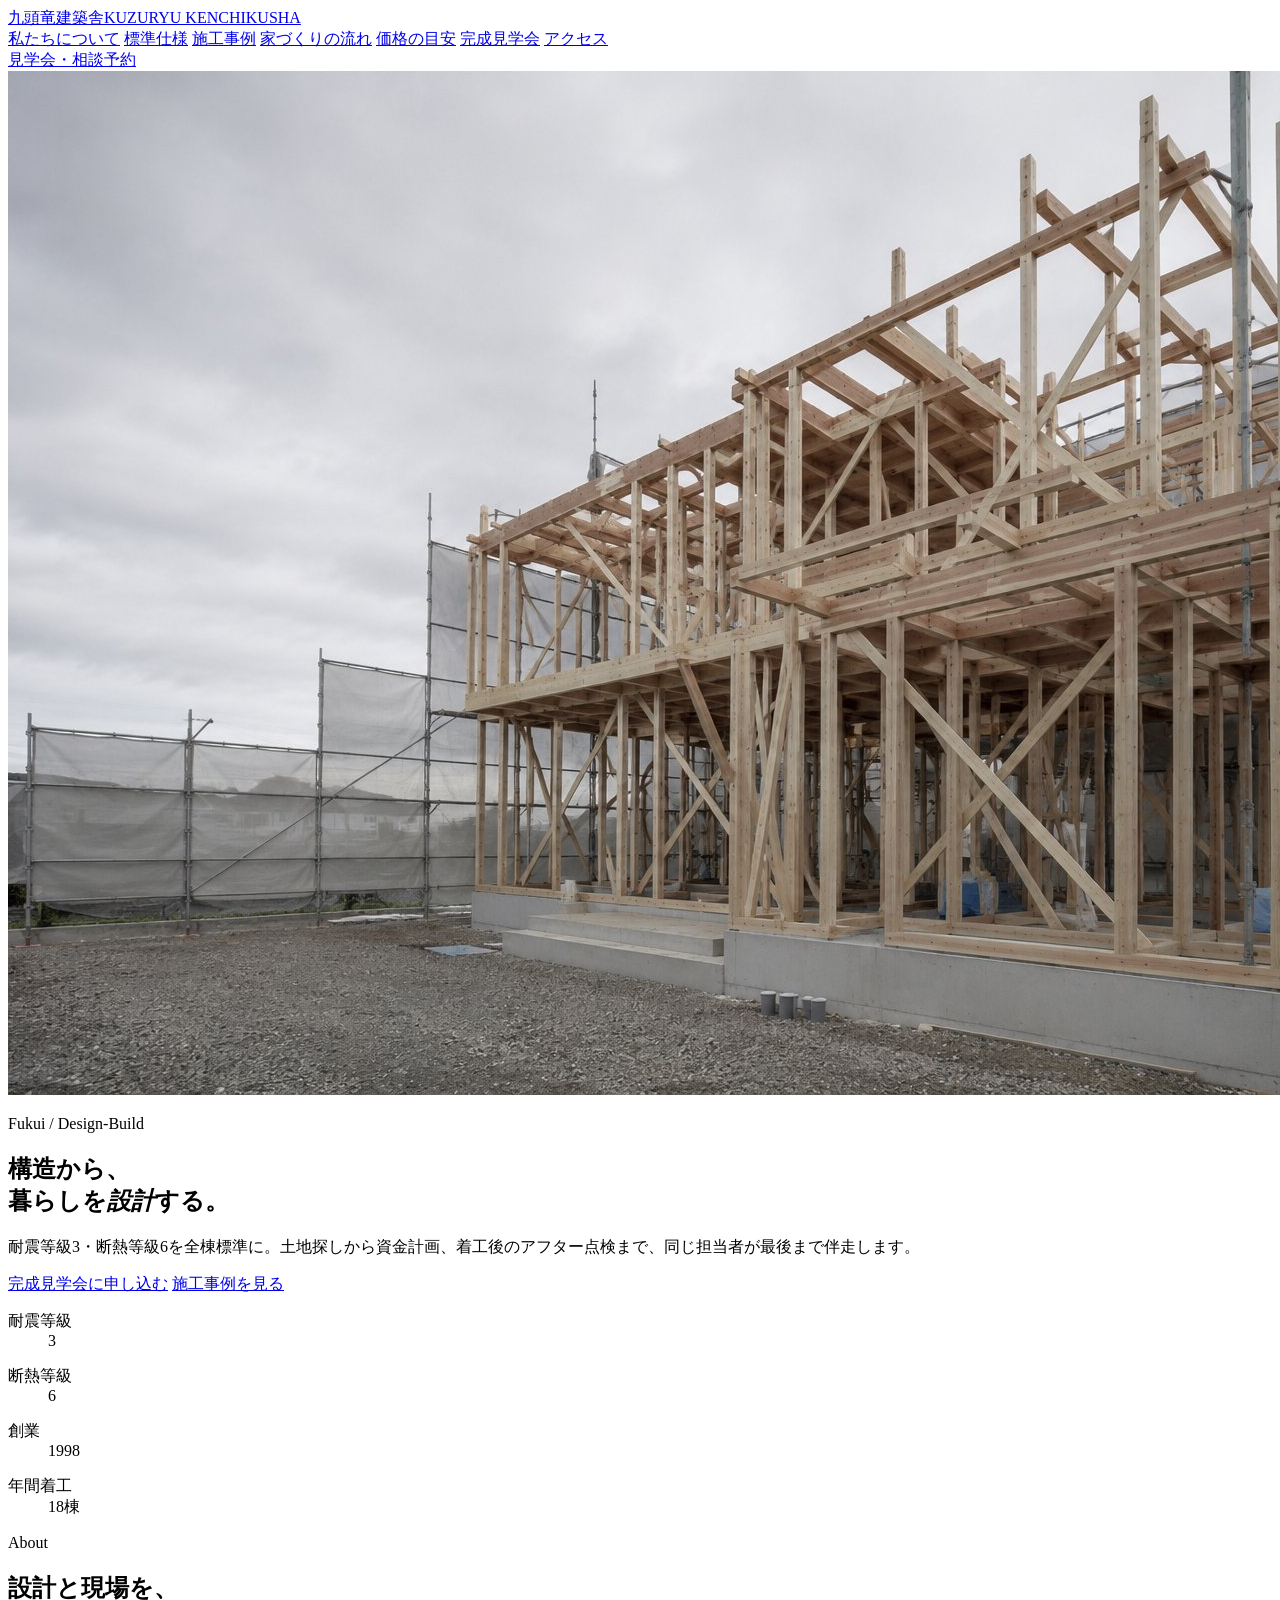
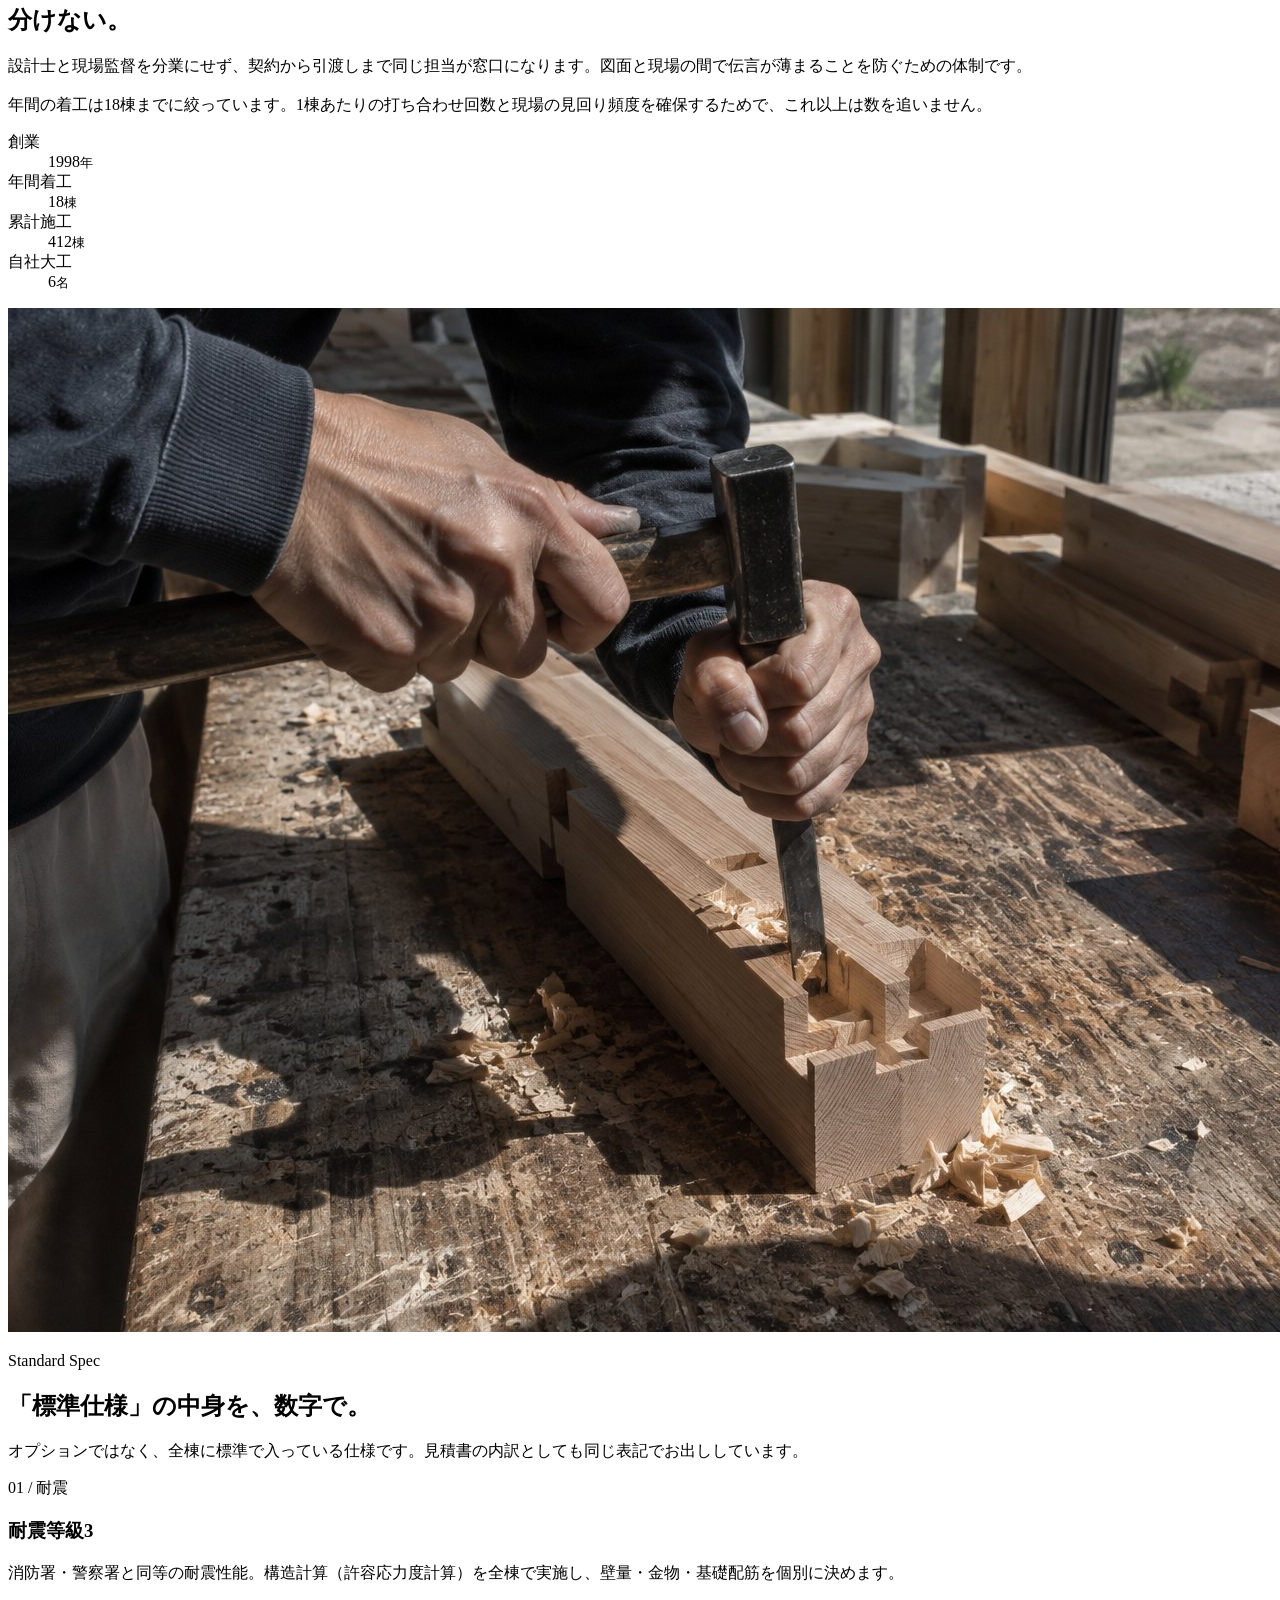
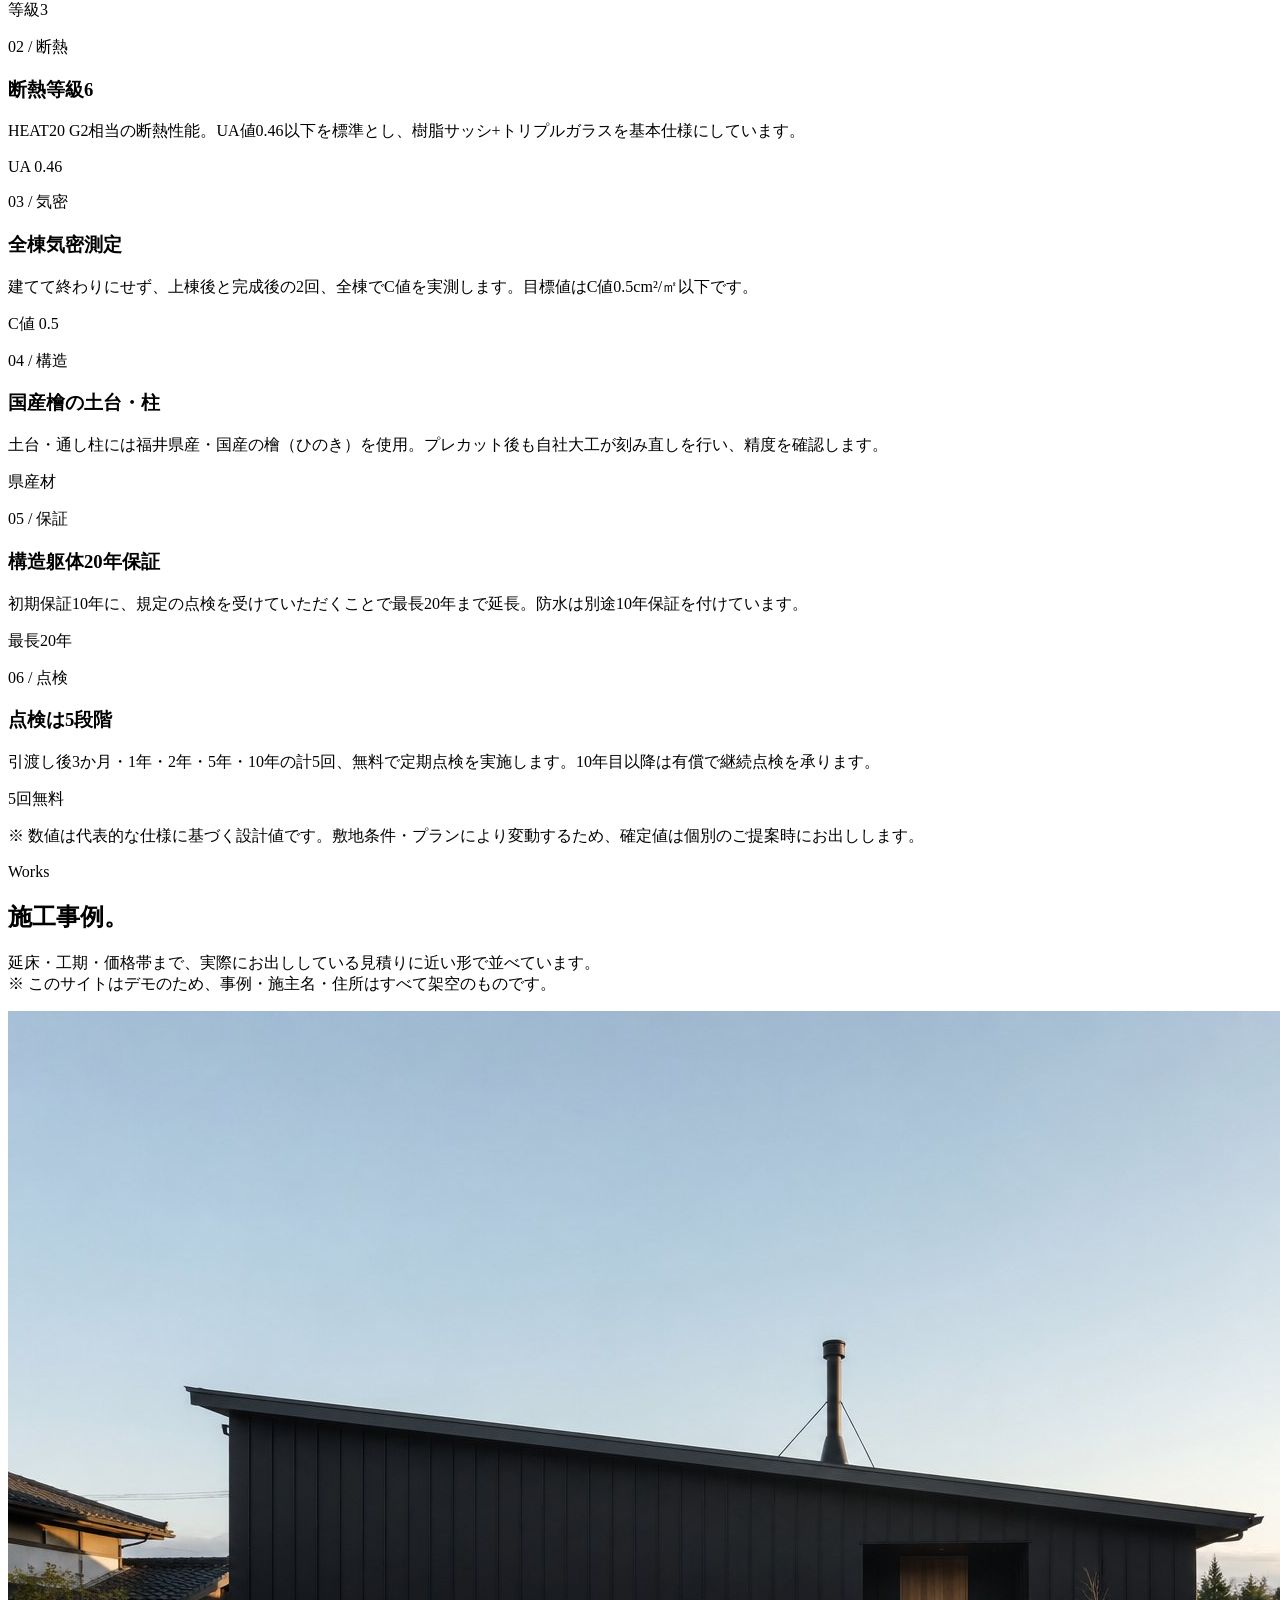
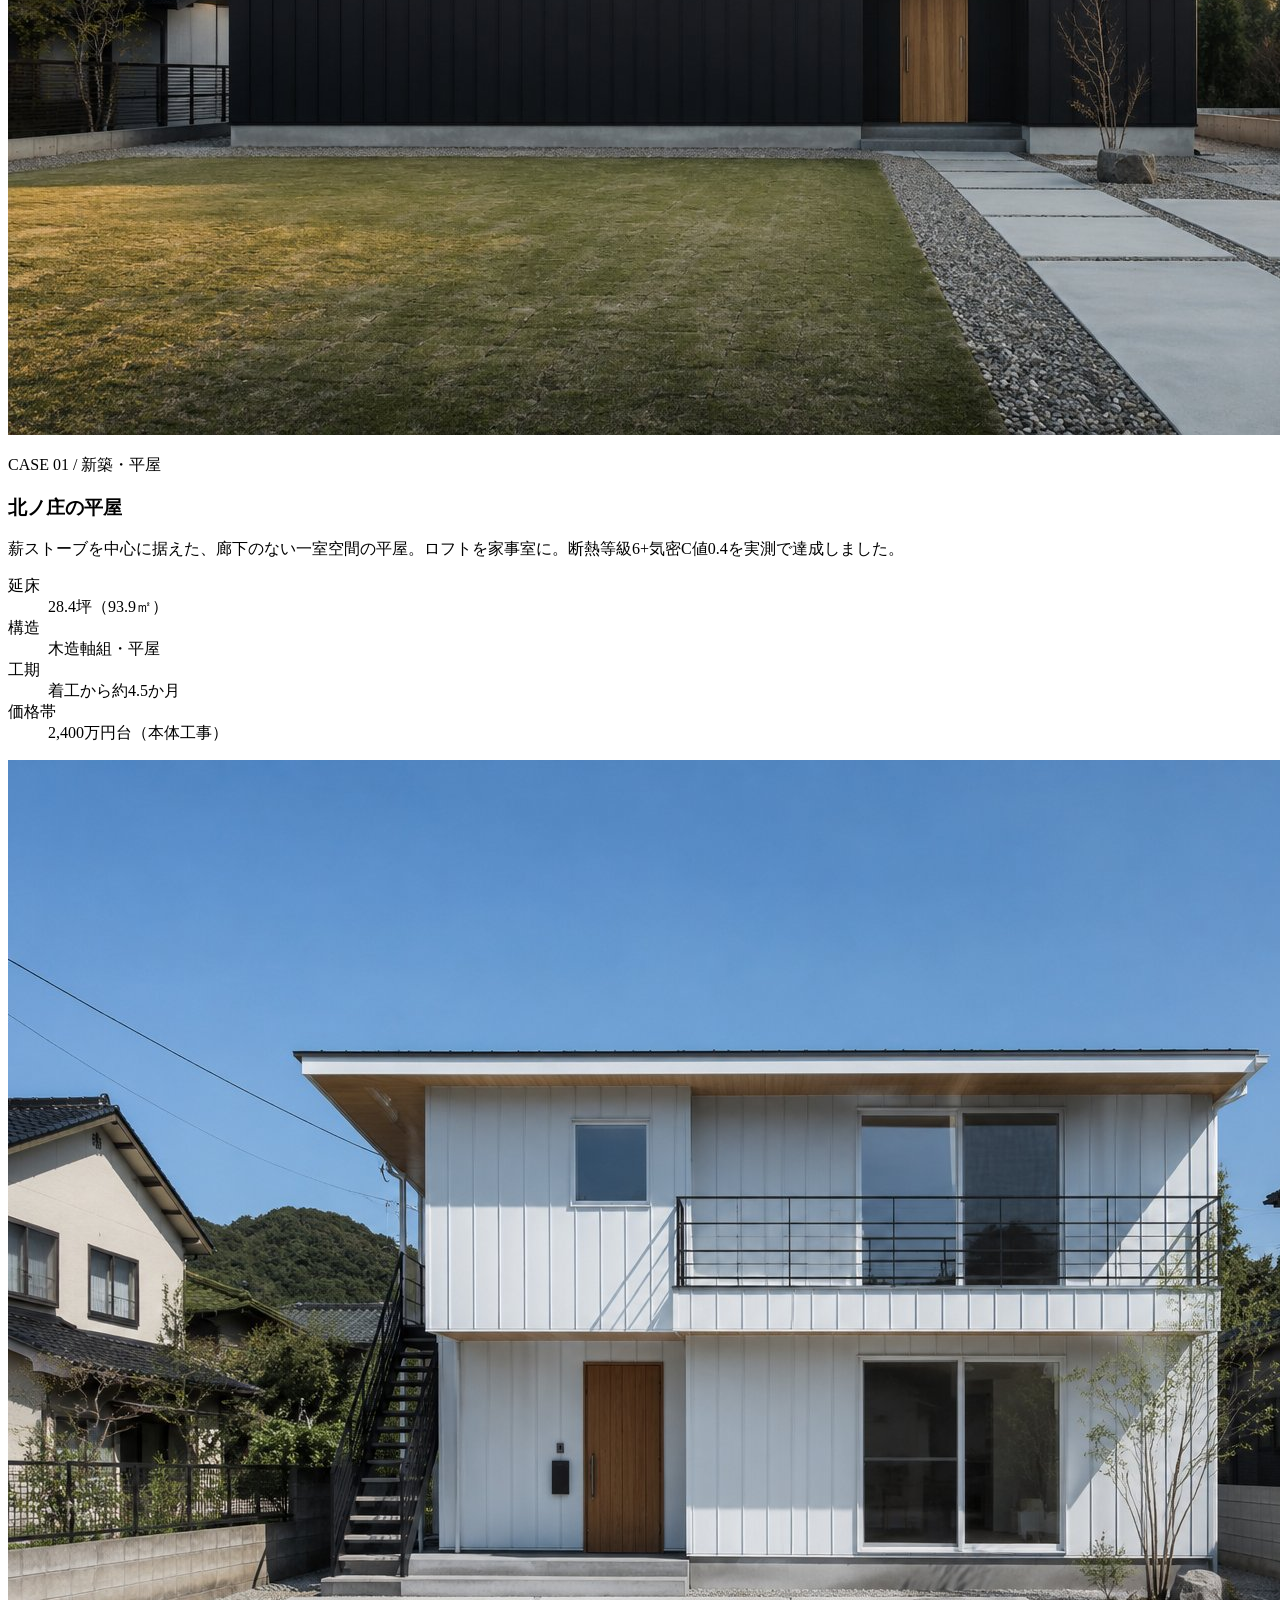
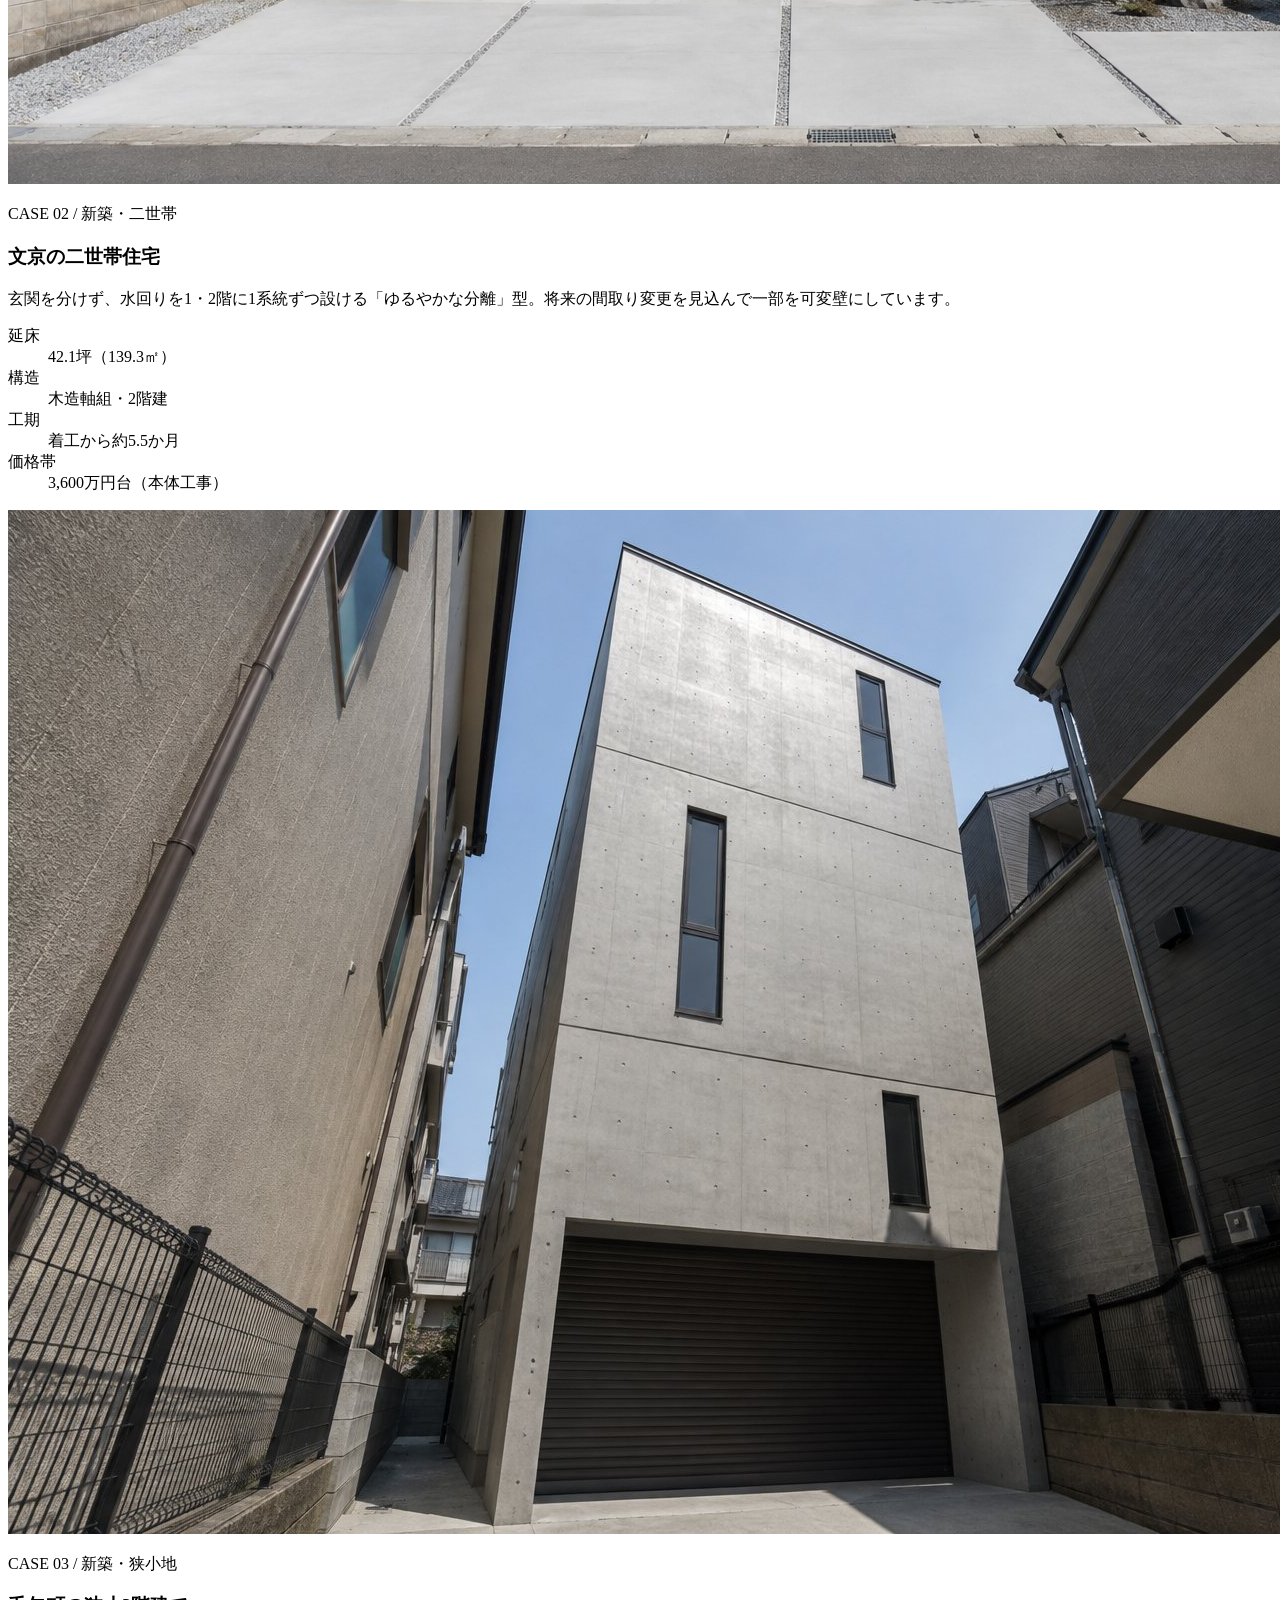
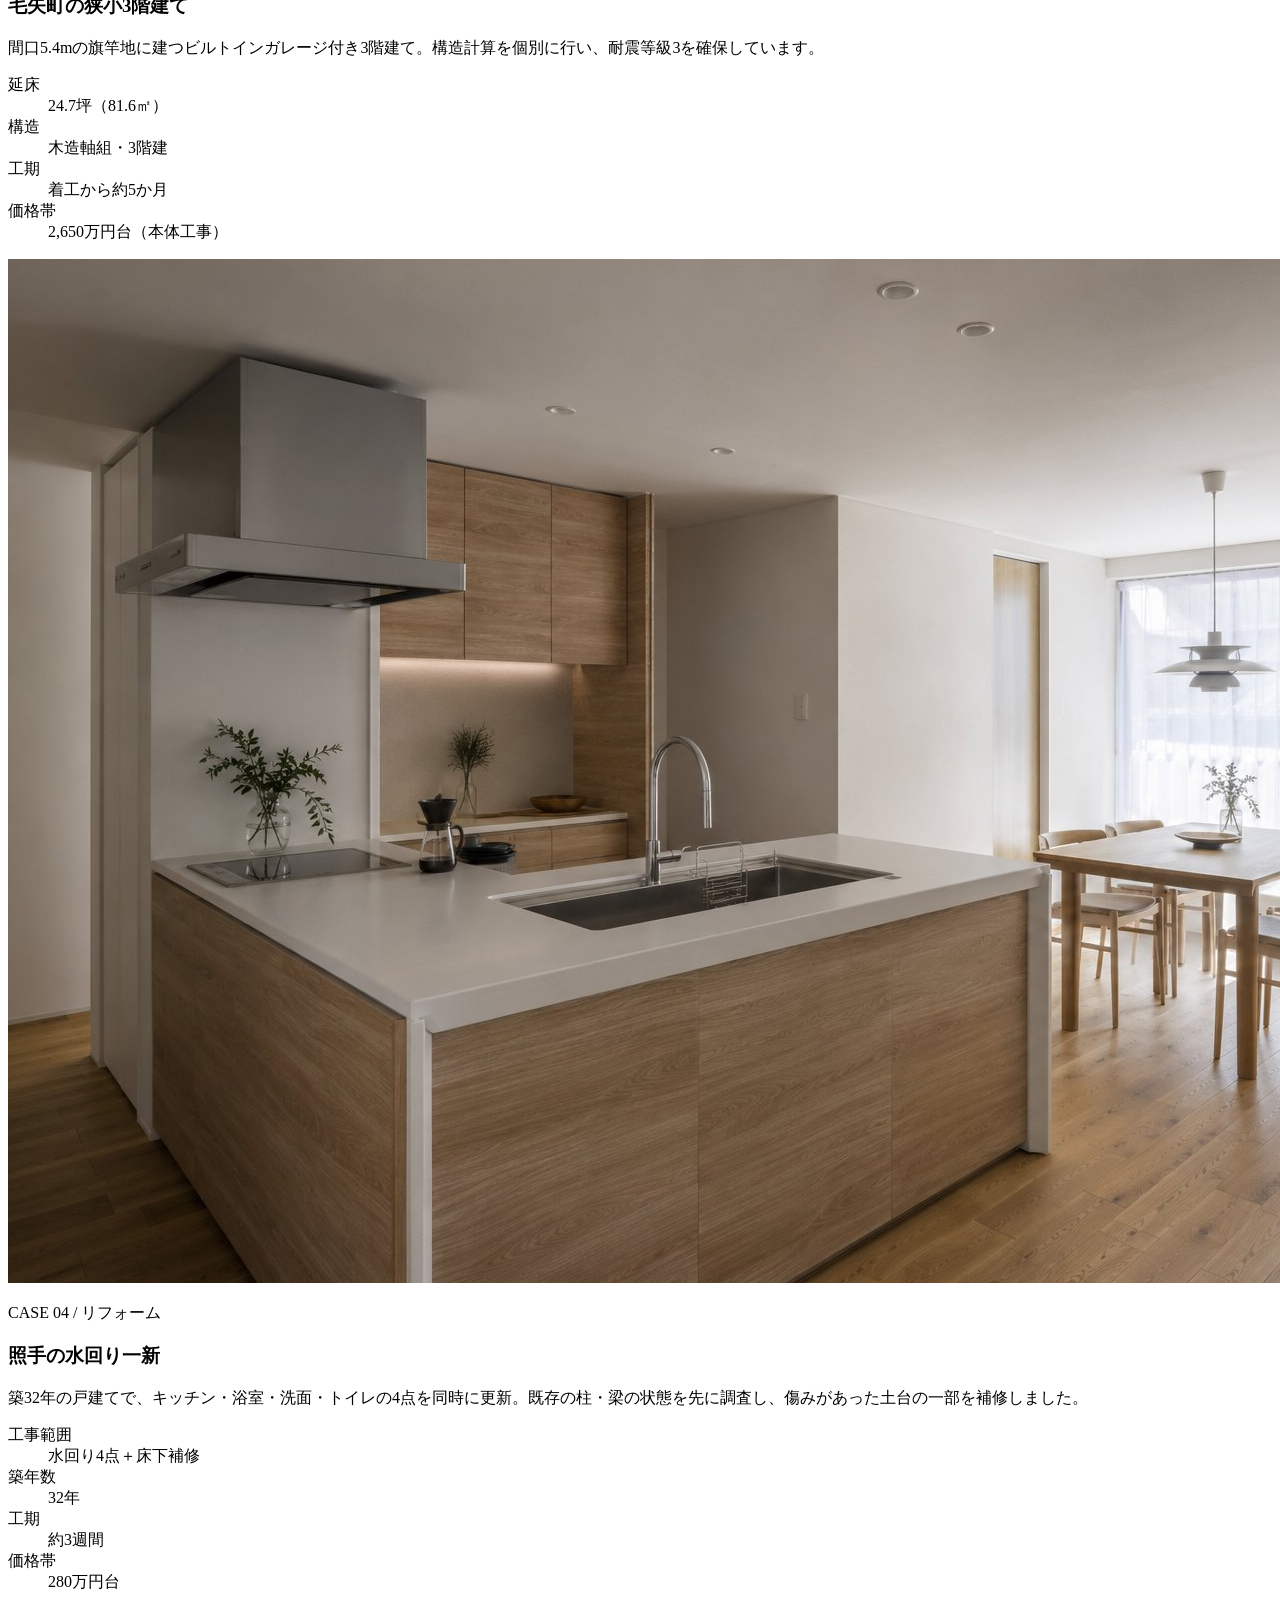
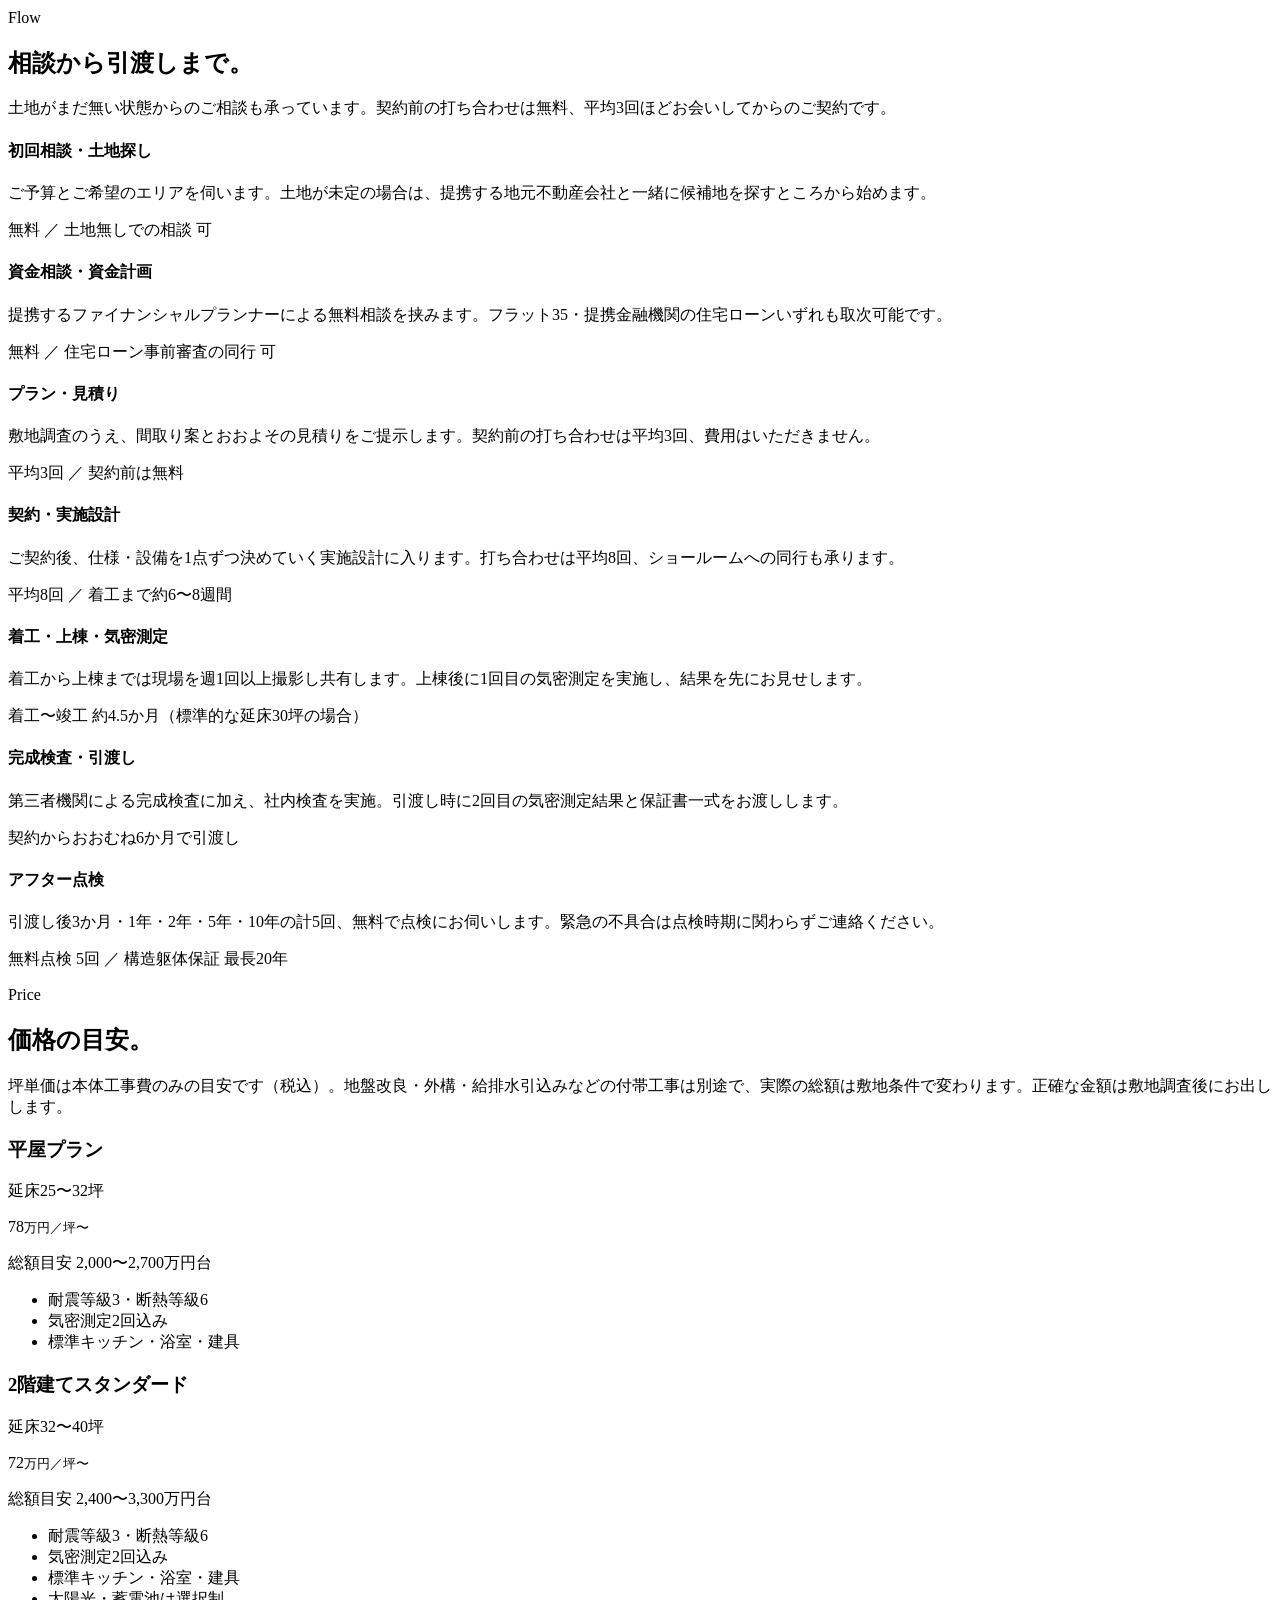
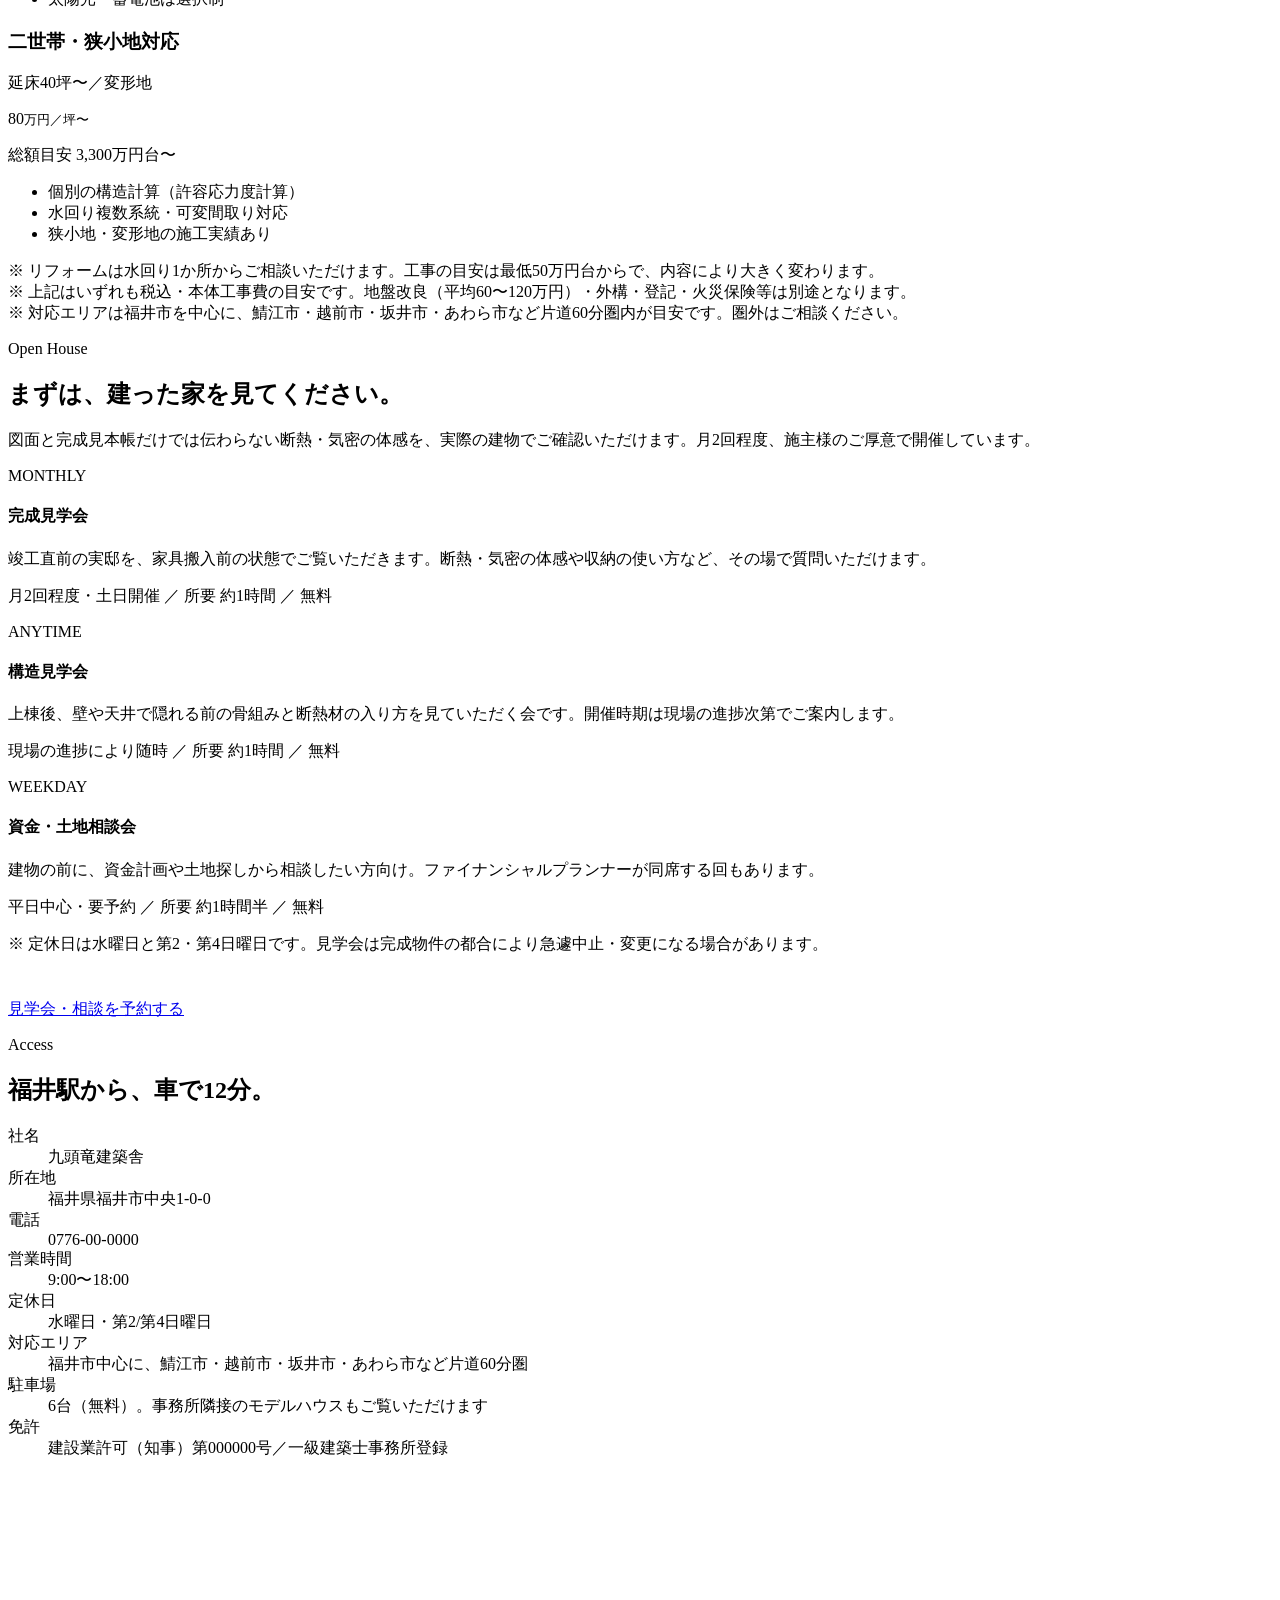
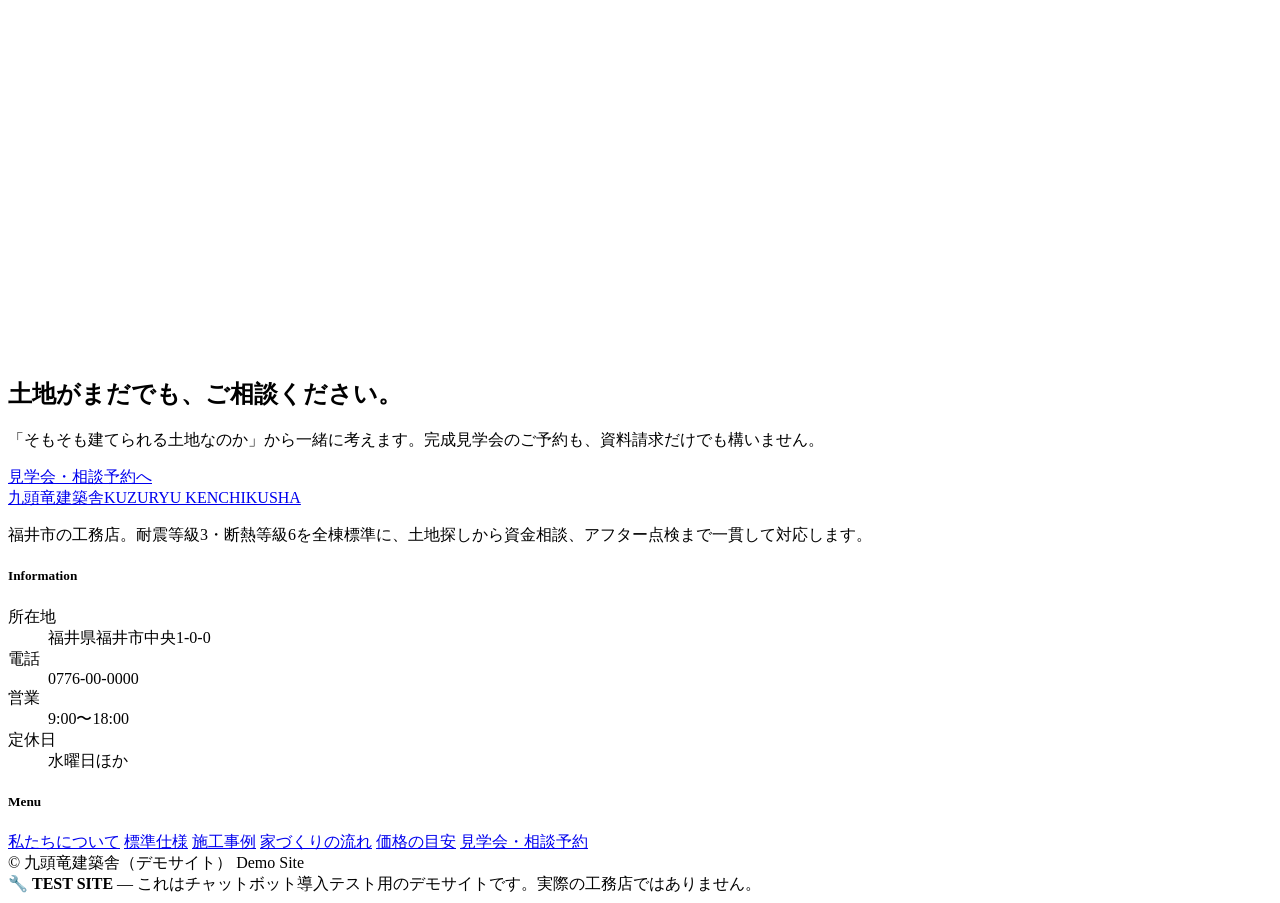
==== index.html @ a036670a "add index.html" ====
<!DOCTYPE html>
<html lang="ja">
<head>
<meta charset="UTF-8">
<meta name="viewport" content="width=device-width, initial-scale=1.0">
<title>九頭竜建築舎 | 福井の注文住宅・リフォーム工務店</title>
<meta name="description" content="福井市の工務店「九頭竜建築舎」。耐震等級3・断熱等級6を全棟標準に、土地探しから資金相談まで伴走する注文住宅とリフォーム。完成見学会随時開催。">
<link rel="stylesheet" href="style.css">
</head>
<body>

<!-- ===== NAV ===== -->
<header class="nav" id="nav">
  <div class="wrap nav__inner">
    <a class="brand" href="index.html">九頭竜建築舎<span>KUZURYU KENCHIKUSHA</span></a>
    <nav class="nav__links">
      <a href="#about">私たちについて</a>
      <a href="#spec">標準仕様</a>
      <a href="#works">施工事例</a>
      <a href="#flow">家づくりの流れ</a>
      <a href="#price">価格の目安</a>
      <a href="#tour">完成見学会</a>
      <a href="#access">アクセス</a>
    </nav>
    <a class="btn btn--primary nav__cta" href="contact.html">見学会・相談予約</a>
  </div>
</header>

<!-- ===== HERO ===== -->
<section class="hero">
  <div class="hero__bg"><img src="images/hero.jpg" alt="施工中の木造住宅の骨組みと現場" fetchpriority="high"></div>
  <div class="wrap hero__copy">
    <p class="eyebrow">Fukui / Design-Build</p>
    <h1 class="hero__jp">構造から、<br>暮らしを<em>設計</em>する。</h1>
    <p class="hero__sub">耐震等級3・断熱等級6を全棟標準に。土地探しから資金計画、着工後のアフター点検まで、同じ担当者が最後まで伴走します。</p>
    <div class="hero__actions">
      <a class="btn btn--primary" href="contact.html">完成見学会に申し込む</a>
      <a class="btn btn--ghost" href="#works">施工事例を見る</a>
    </div>
  </div>
  <div class="hero__strip">
    <div class="wrap">
      <dl class="hero__stat"><dt>耐震等級</dt><dd>3</dd></dl>
      <dl class="hero__stat"><dt>断熱等級</dt><dd>6</dd></dl>
      <dl class="hero__stat"><dt>創業</dt><dd>1998</dd></dl>
      <dl class="hero__stat"><dt>年間着工</dt><dd>18棟</dd></dl>
    </div>
  </div>
</section>

<!-- ===== ABOUT ===== -->
<section class="section" id="about">
  <div class="wrap split reveal">
    <div>
      <p class="eyebrow">About</p>
      <h2 class="h-sec">設計と現場を、<br>分けない。</h2>
      <p class="lead">設計士と現場監督を分業にせず、契約から引渡しまで同じ担当が窓口になります。図面と現場の間で伝言が薄まることを防ぐための体制です。<br><br>年間の着工は18棟までに絞っています。1棟あたりの打ち合わせ回数と現場の見回り頻度を確保するためで、これ以上は数を追いません。</p>
      <dl class="figures">
        <div class="figure"><dt>創業</dt><dd>1998<small>年</small></dd></div>
        <div class="figure"><dt>年間着工</dt><dd>18<small>棟</small></dd></div>
        <div class="figure"><dt>累計施工</dt><dd>412<small>棟</small></dd></div>
        <div class="figure"><dt>自社大工</dt><dd>6<small>名</small></dd></div>
      </dl>
    </div>
    <div class="split__media"><img src="images/craft.jpg" alt="現場で作業する大工の手元" loading="lazy"></div>
  </div>
</section>

<!-- ===== 標準仕様 ===== -->
<section class="section section--soft" id="spec">
  <div class="wrap">
    <div class="reveal">
      <p class="eyebrow">Standard Spec</p>
      <h2 class="h-sec">「標準仕様」の中身を、数字で。</h2>
      <p class="lead">オプションではなく、全棟に標準で入っている仕様です。見積書の内訳としても同じ表記でお出ししています。</p>
    </div>
    <div class="specs reveal">
      <article class="spec">
        <p class="spec__no">01 / 耐震</p>
        <h3>耐震等級3</h3>
        <p>消防署・警察署と同等の耐震性能。構造計算（許容応力度計算）を全棟で実施し、壁量・金物・基礎配筋を個別に決めます。</p>
        <span class="spec__val">等級3</span>
      </article>
      <article class="spec">
        <p class="spec__no">02 / 断熱</p>
        <h3>断熱等級6</h3>
        <p>HEAT20 G2相当の断熱性能。UA値0.46以下を標準とし、樹脂サッシ+トリプルガラスを基本仕様にしています。</p>
        <span class="spec__val">UA 0.46</span>
      </article>
      <article class="spec">
        <p class="spec__no">03 / 気密</p>
        <h3>全棟気密測定</h3>
        <p>建てて終わりにせず、上棟後と完成後の2回、全棟でC値を実測します。目標値はC値0.5cm²/㎡以下です。</p>
        <span class="spec__val">C値 0.5</span>
      </article>
      <article class="spec">
        <p class="spec__no">04 / 構造</p>
        <h3>国産檜の土台・柱</h3>
        <p>土台・通し柱には福井県産・国産の檜（ひのき）を使用。プレカット後も自社大工が刻み直しを行い、精度を確認します。</p>
        <span class="spec__val">県産材</span>
      </article>
      <article class="spec">
        <p class="spec__no">05 / 保証</p>
        <h3>構造躯体20年保証</h3>
        <p>初期保証10年に、規定の点検を受けていただくことで最長20年まで延長。防水は別途10年保証を付けています。</p>
        <span class="spec__val">最長20年</span>
      </article>
      <article class="spec">
        <p class="spec__no">06 / 点検</p>
        <h3>点検は5段階</h3>
        <p>引渡し後3か月・1年・2年・5年・10年の計5回、無料で定期点検を実施します。10年目以降は有償で継続点検を承ります。</p>
        <span class="spec__val">5回無料</span>
      </article>
    </div>
    <p class="note">※ 数値は代表的な仕様に基づく設計値です。敷地条件・プランにより変動するため、確定値は個別のご提案時にお出しします。</p>
  </div>
</section>

<!-- ===== 施工事例 ===== -->
<section class="section" id="works">
  <div class="wrap">
    <div class="reveal">
      <p class="eyebrow">Works</p>
      <h2 class="h-sec">施工事例。</h2>
      <p class="lead">延床・工期・価格帯まで、実際にお出ししている見積りに近い形で並べています。<br>※ このサイトはデモのため、事例・施主名・住所はすべて架空のものです。</p>
    </div>
    <div class="works reveal">
      <article class="work">
        <div class="work__media"><img src="images/work-hiranoya.jpg" alt="平屋の外観" loading="lazy"></div>
        <div class="work__body">
          <p class="work__tag">CASE 01 / 新築・平屋</p>
          <h3>北ノ庄の平屋</h3>
          <p>薪ストーブを中心に据えた、廊下のない一室空間の平屋。ロフトを家事室に。断熱等級6+気密C値0.4を実測で達成しました。</p>
          <dl class="work__data">
            <dt>延床</dt><dd>28.4坪（93.9㎡）</dd>
            <dt>構造</dt><dd>木造軸組・平屋</dd>
            <dt>工期</dt><dd>着工から約4.5か月</dd>
            <dt>価格帯</dt><dd>2,400万円台（本体工事）</dd>
          </dl>
        </div>
      </article>
      <article class="work work--rev">
        <div class="work__media"><img src="images/work-nisetai.jpg" alt="二世帯住宅の外観" loading="lazy"></div>
        <div class="work__body">
          <p class="work__tag">CASE 02 / 新築・二世帯</p>
          <h3>文京の二世帯住宅</h3>
          <p>玄関を分けず、水回りを1・2階に1系統ずつ設ける「ゆるやかな分離」型。将来の間取り変更を見込んで一部を可変壁にしています。</p>
          <dl class="work__data">
            <dt>延床</dt><dd>42.1坪（139.3㎡）</dd>
            <dt>構造</dt><dd>木造軸組・2階建</dd>
            <dt>工期</dt><dd>着工から約5.5か月</dd>
            <dt>価格帯</dt><dd>3,600万円台（本体工事）</dd>
          </dl>
        </div>
      </article>
      <article class="work">
        <div class="work__media"><img src="images/work-kyoshoji.jpg" alt="狭小地3階建て住宅の外観" loading="lazy"></div>
        <div class="work__body">
          <p class="work__tag">CASE 03 / 新築・狭小地</p>
          <h3>毛矢町の狭小3階建て</h3>
          <p>間口5.4mの旗竿地に建つビルトインガレージ付き3階建て。構造計算を個別に行い、耐震等級3を確保しています。</p>
          <dl class="work__data">
            <dt>延床</dt><dd>24.7坪（81.6㎡）</dd>
            <dt>構造</dt><dd>木造軸組・3階建</dd>
            <dt>工期</dt><dd>着工から約5か月</dd>
            <dt>価格帯</dt><dd>2,650万円台（本体工事）</dd>
          </dl>
        </div>
      </article>
      <article class="work work--rev">
        <div class="work__media"><img src="images/work-reform.jpg" alt="リフォーム後のキッチンと水回り" loading="lazy"></div>
        <div class="work__body">
          <p class="work__tag">CASE 04 / リフォーム</p>
          <h3>照手の水回り一新</h3>
          <p>築32年の戸建てで、キッチン・浴室・洗面・トイレの4点を同時に更新。既存の柱・梁の状態を先に調査し、傷みがあった土台の一部を補修しました。</p>
          <dl class="work__data">
            <dt>工事範囲</dt><dd>水回り4点＋床下補修</dd>
            <dt>築年数</dt><dd>32年</dd>
            <dt>工期</dt><dd>約3週間</dd>
            <dt>価格帯</dt><dd>280万円台</dd>
          </dl>
        </div>
      </article>
    </div>
  </div>
</section>

<!-- ===== 家づくりの流れ ===== -->
<section class="section section--soft" id="flow">
  <div class="wrap">
    <div class="reveal">
      <p class="eyebrow">Flow</p>
      <h2 class="h-sec">相談から引渡しまで。</h2>
      <p class="lead">土地がまだ無い状態からのご相談も承っています。契約前の打ち合わせは無料、平均3回ほどお会いしてからのご契約です。</p>
    </div>
    <div class="flow reveal">
      <div class="flow__step">
        <p class="flow__num"></p>
        <div class="flow__body">
          <h4>初回相談・土地探し</h4>
          <p>ご予算とご希望のエリアを伺います。土地が未定の場合は、提携する地元不動産会社と一緒に候補地を探すところから始めます。</p>
          <p class="flow__meta">無料 ／ 土地無しでの相談 可</p>
        </div>
      </div>
      <div class="flow__step">
        <p class="flow__num"></p>
        <div class="flow__body">
          <h4>資金相談・資金計画</h4>
          <p>提携するファイナンシャルプランナーによる無料相談を挟みます。フラット35・提携金融機関の住宅ローンいずれも取次可能です。</p>
          <p class="flow__meta">無料 ／ 住宅ローン事前審査の同行 可</p>
        </div>
      </div>
      <div class="flow__step">
        <p class="flow__num"></p>
        <div class="flow__body">
          <h4>プラン・見積り</h4>
          <p>敷地調査のうえ、間取り案とおおよその見積りをご提示します。契約前の打ち合わせは平均3回、費用はいただきません。</p>
          <p class="flow__meta">平均3回 ／ 契約前は無料</p>
        </div>
      </div>
      <div class="flow__step">
        <p class="flow__num"></p>
        <div class="flow__body">
          <h4>契約・実施設計</h4>
          <p>ご契約後、仕様・設備を1点ずつ決めていく実施設計に入ります。打ち合わせは平均8回、ショールームへの同行も承ります。</p>
          <p class="flow__meta">平均8回 ／ 着工まで約6〜8週間</p>
        </div>
      </div>
      <div class="flow__step">
        <p class="flow__num"></p>
        <div class="flow__body">
          <h4>着工・上棟・気密測定</h4>
          <p>着工から上棟までは現場を週1回以上撮影し共有します。上棟後に1回目の気密測定を実施し、結果を先にお見せします。</p>
          <p class="flow__meta">着工〜竣工 約4.5か月（標準的な延床30坪の場合）</p>
        </div>
      </div>
      <div class="flow__step">
        <p class="flow__num"></p>
        <div class="flow__body">
          <h4>完成検査・引渡し</h4>
          <p>第三者機関による完成検査に加え、社内検査を実施。引渡し時に2回目の気密測定結果と保証書一式をお渡しします。</p>
          <p class="flow__meta">契約からおおむね6か月で引渡し</p>
        </div>
      </div>
      <div class="flow__step">
        <p class="flow__num"></p>
        <div class="flow__body">
          <h4>アフター点検</h4>
          <p>引渡し後3か月・1年・2年・5年・10年の計5回、無料で点検にお伺いします。緊急の不具合は点検時期に関わらずご連絡ください。</p>
          <p class="flow__meta">無料点検 5回 ／ 構造躯体保証 最長20年</p>
        </div>
      </div>
    </div>
  </div>
</section>

<!-- ===== 価格 ===== -->
<section class="section" id="price">
  <div class="wrap">
    <div class="reveal center">
      <p class="eyebrow">Price</p>
      <h2 class="h-sec">価格の目安。</h2>
      <p class="lead">坪単価は本体工事費のみの目安です（税込）。地盤改良・外構・給排水引込みなどの付帯工事は別途で、実際の総額は敷地条件で変わります。正確な金額は敷地調査後にお出しします。</p>
    </div>
    <div class="prices reveal">
      <article class="price">
        <h3>平屋プラン</h3>
        <p class="price__for">延床25〜32坪</p>
        <p class="price__val">78<small>万円／坪〜</small></p>
        <p class="price__unit">総額目安 2,000〜2,700万円台</p>
        <ul>
          <li>耐震等級3・断熱等級6</li>
          <li>気密測定2回込み</li>
          <li>標準キッチン・浴室・建具</li>
        </ul>
      </article>
      <article class="price price--mark">
        <h3>2階建てスタンダード</h3>
        <p class="price__for">延床32〜40坪</p>
        <p class="price__val">72<small>万円／坪〜</small></p>
        <p class="price__unit">総額目安 2,400〜3,300万円台</p>
        <ul>
          <li>耐震等級3・断熱等級6</li>
          <li>気密測定2回込み</li>
          <li>標準キッチン・浴室・建具</li>
          <li>太陽光・蓄電池は選択制</li>
        </ul>
      </article>
      <article class="price">
        <h3>二世帯・狭小地対応</h3>
        <p class="price__for">延床40坪〜／変形地</p>
        <p class="price__val">80<small>万円／坪〜</small></p>
        <p class="price__unit">総額目安 3,300万円台〜</p>
        <ul>
          <li>個別の構造計算（許容応力度計算）</li>
          <li>水回り複数系統・可変間取り対応</li>
          <li>狭小地・変形地の施工実績あり</li>
        </ul>
      </article>
    </div>
    <p class="note">
      ※ リフォームは水回り1か所からご相談いただけます。工事の目安は最低50万円台からで、内容により大きく変わります。<br>
      ※ 上記はいずれも税込・本体工事費の目安です。地盤改良（平均60〜120万円）・外構・登記・火災保険等は別途となります。<br>
      ※ 対応エリアは福井市を中心に、鯖江市・越前市・坂井市・あわら市など片道60分圏内が目安です。圏外はご相談ください。
    </p>
  </div>
</section>

<!-- ===== 完成見学会 ===== -->
<section class="section section--soft" id="tour">
  <div class="wrap">
    <div class="reveal center">
      <p class="eyebrow">Open House</p>
      <h2 class="h-sec">まずは、建った家を見てください。</h2>
      <p class="lead">図面と完成見本帳だけでは伝わらない断熱・気密の体感を、実際の建物でご確認いただけます。月2回程度、施主様のご厚意で開催しています。</p>
    </div>
    <div class="tours reveal">
      <article class="tour">
        <p class="tour__day">MONTHLY</p>
        <h4>完成見学会</h4>
        <p>竣工直前の実邸を、家具搬入前の状態でご覧いただきます。断熱・気密の体感や収納の使い方など、その場で質問いただけます。</p>
        <p class="tour__time">月2回程度・土日開催 ／ 所要 約1時間 ／ 無料</p>
      </article>
      <article class="tour">
        <p class="tour__day">ANYTIME</p>
        <h4>構造見学会</h4>
        <p>上棟後、壁や天井で隠れる前の骨組みと断熱材の入り方を見ていただく会です。開催時期は現場の進捗次第でご案内します。</p>
        <p class="tour__time">現場の進捗により随時 ／ 所要 約1時間 ／ 無料</p>
      </article>
      <article class="tour">
        <p class="tour__day">WEEKDAY</p>
        <h4>資金・土地相談会</h4>
        <p>建物の前に、資金計画や土地探しから相談したい方向け。ファイナンシャルプランナーが同席する回もあります。</p>
        <p class="tour__time">平日中心・要予約 ／ 所要 約1時間半 ／ 無料</p>
      </article>
    </div>
    <p class="note">※ 定休日は水曜日と第2・第4日曜日です。見学会は完成物件の都合により急遽中止・変更になる場合があります。</p>
    <div class="center" style="margin-top:44px">
      <a class="btn btn--primary" href="contact.html">見学会・相談を予約する</a>
    </div>
  </div>
</section>

<!-- ===== ACCESS ===== -->
<section class="section" id="access">
  <div class="wrap split reveal">
    <div>
      <p class="eyebrow">Access</p>
      <h2 class="h-sec">福井駅から、車で12分。</h2>
      <dl class="info">
        <dt>社名</dt><dd>九頭竜建築舎</dd>
        <dt>所在地</dt><dd>福井県福井市中央1-0-0</dd>
        <dt>電話</dt><dd>0776-00-0000</dd>
        <dt>営業時間</dt><dd>9:00〜18:00</dd>
        <dt>定休日</dt><dd>水曜日・第2/第4日曜日</dd>
        <dt>対応エリア</dt><dd>福井市中心に、鯖江市・越前市・坂井市・あわら市など片道60分圏</dd>
        <dt>駐車場</dt><dd>6台（無料）。事務所隣接のモデルハウスもご覧いただけます</dd>
        <dt>免許</dt><dd>建設業許可（知事）第000000号／一級建築士事務所登録</dd>
      </dl>
    </div>
    <div class="split__media">
      <iframe class="map" src="https://maps.google.com/maps?q=%E7%A6%8F%E4%BA%95%E9%A7%85&z=15&output=embed" loading="lazy" title="地図" style="width:100%;height:clamp(300px,40vw,480px);border:0"></iframe>
    </div>
  </div>
</section>

<!-- ===== CTA ===== -->
<section class="section section--soft">
  <div class="wrap">
    <div class="cta-band reveal">
      <h2>土地がまだでも、ご相談ください。</h2>
      <p>「そもそも建てられる土地なのか」から一緒に考えます。完成見学会のご予約も、資料請求だけでも構いません。</p>
      <a class="btn btn--light" href="contact.html">見学会・相談予約へ</a>
    </div>
  </div>
</section>

<!-- ===== FOOTER ===== -->
<footer class="foot">
  <div class="wrap">
    <div class="foot__grid">
      <div>
        <a class="brand" href="index.html">九頭竜建築舎<span>KUZURYU KENCHIKUSHA</span></a>
        <p class="foot__tag">福井市の工務店。耐震等級3・断熱等級6を全棟標準に、土地探しから資金相談、アフター点検まで一貫して対応します。</p>
      </div>
      <div>
        <h5>Information</h5>
        <dl>
          <dt>所在地</dt><dd>福井県福井市中央1-0-0</dd>
          <dt>電話</dt><dd>0776-00-0000</dd>
          <dt>営業</dt><dd>9:00〜18:00</dd>
          <dt>定休日</dt><dd>水曜日ほか</dd>
        </dl>
      </div>
      <div>
        <h5>Menu</h5>
        <div class="foot__links">
          <a href="#about">私たちについて</a>
          <a href="#spec">標準仕様</a>
          <a href="#works">施工事例</a>
          <a href="#flow">家づくりの流れ</a>
          <a href="#price">価格の目安</a>
          <a href="contact.html">見学会・相談予約</a>
        </div>
      </div>
    </div>
    <div class="foot__bottom">
      <span>&copy; 九頭竜建築舎（デモサイト）</span>
      <span class="demo-pill">Demo Site</span>
    </div>
  </div>
</footer>

<div class="test-banner">🔧 <b>TEST SITE</b> — これはチャットボット導入テスト用のデモサイトです。実際の工務店ではありません。</div>

<script>
  // nav shadow on scroll (常時白背景なので影のみ)
  const nav = document.getElementById('nav');
  const onScroll = () => nav.classList.toggle('is-scrolled', window.scrollY > 8);
  onScroll(); window.addEventListener('scroll', onScroll, {passive:true});

  // scroll reveal
  const io = new IntersectionObserver((entries) => {
    entries.forEach(e => { if (e.isIntersecting){ e.target.classList.add('in'); io.unobserve(e.target);} });
  }, {threshold:.12, rootMargin:'0px 0px -40px 0px'});
  document.querySelectorAll('.reveal').forEach(el => io.observe(el));
</script>

<!-- LIENS BOT チャットウィジェット -->
<!-- 工務店デモ用のボット（未作成。管理画面で作成後にIDを差し替える） -->
<script>
  (function() {
    var botId = 'cmtfg8xrb04av4201zhd2yfy1';
    if (botId.indexOf('REPLACE_') === 0) { return; }
    var script = document.createElement('script');
    script.src = 'https://app.liens-web.com/widget.js?v=' + Date.now();
    script.setAttribute('data-bot-id', botId);
    script.setAttribute('data-api-url', 'https://app.liens-web.com');
    script.setAttribute('data-color', '#e8471f');
    script.setAttribute('data-position', 'bottom-right');
    script.defer = true;
    document.head.appendChild(script);
  })();
</script>
</body>
</html>
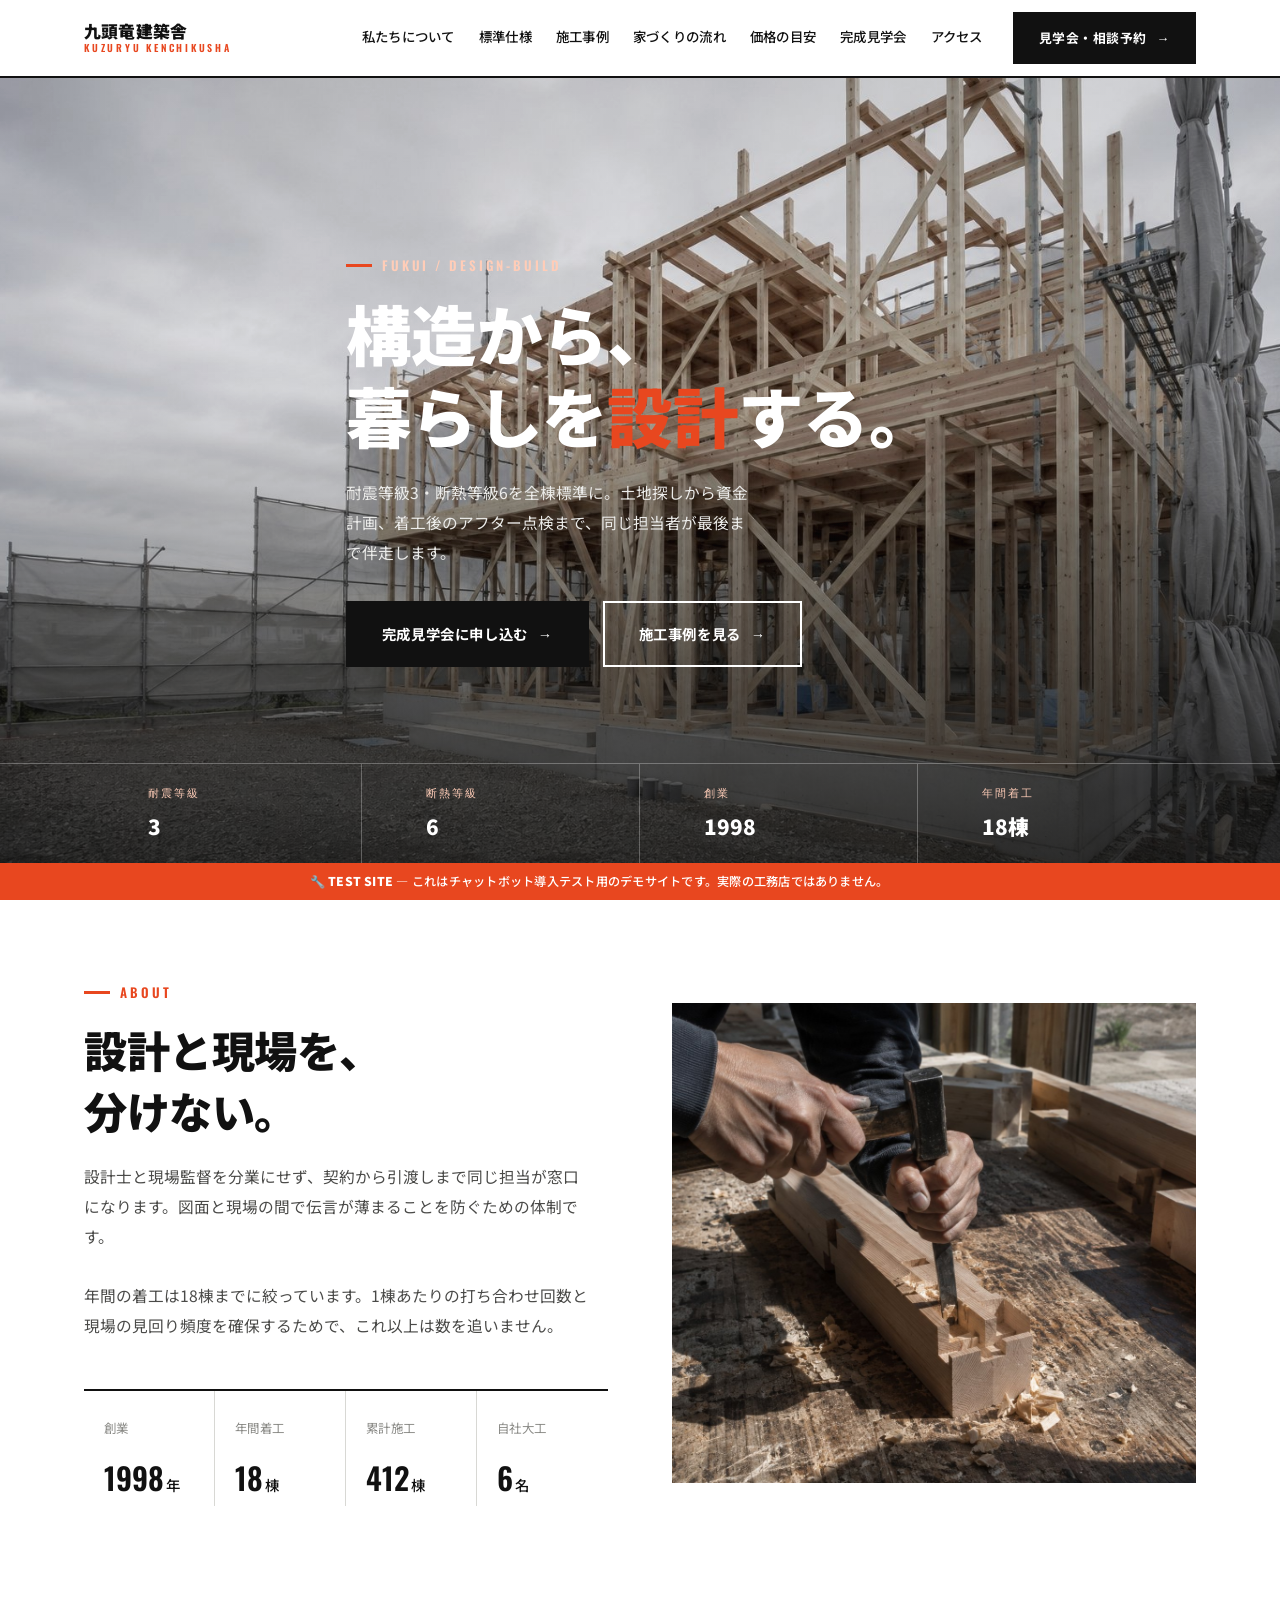
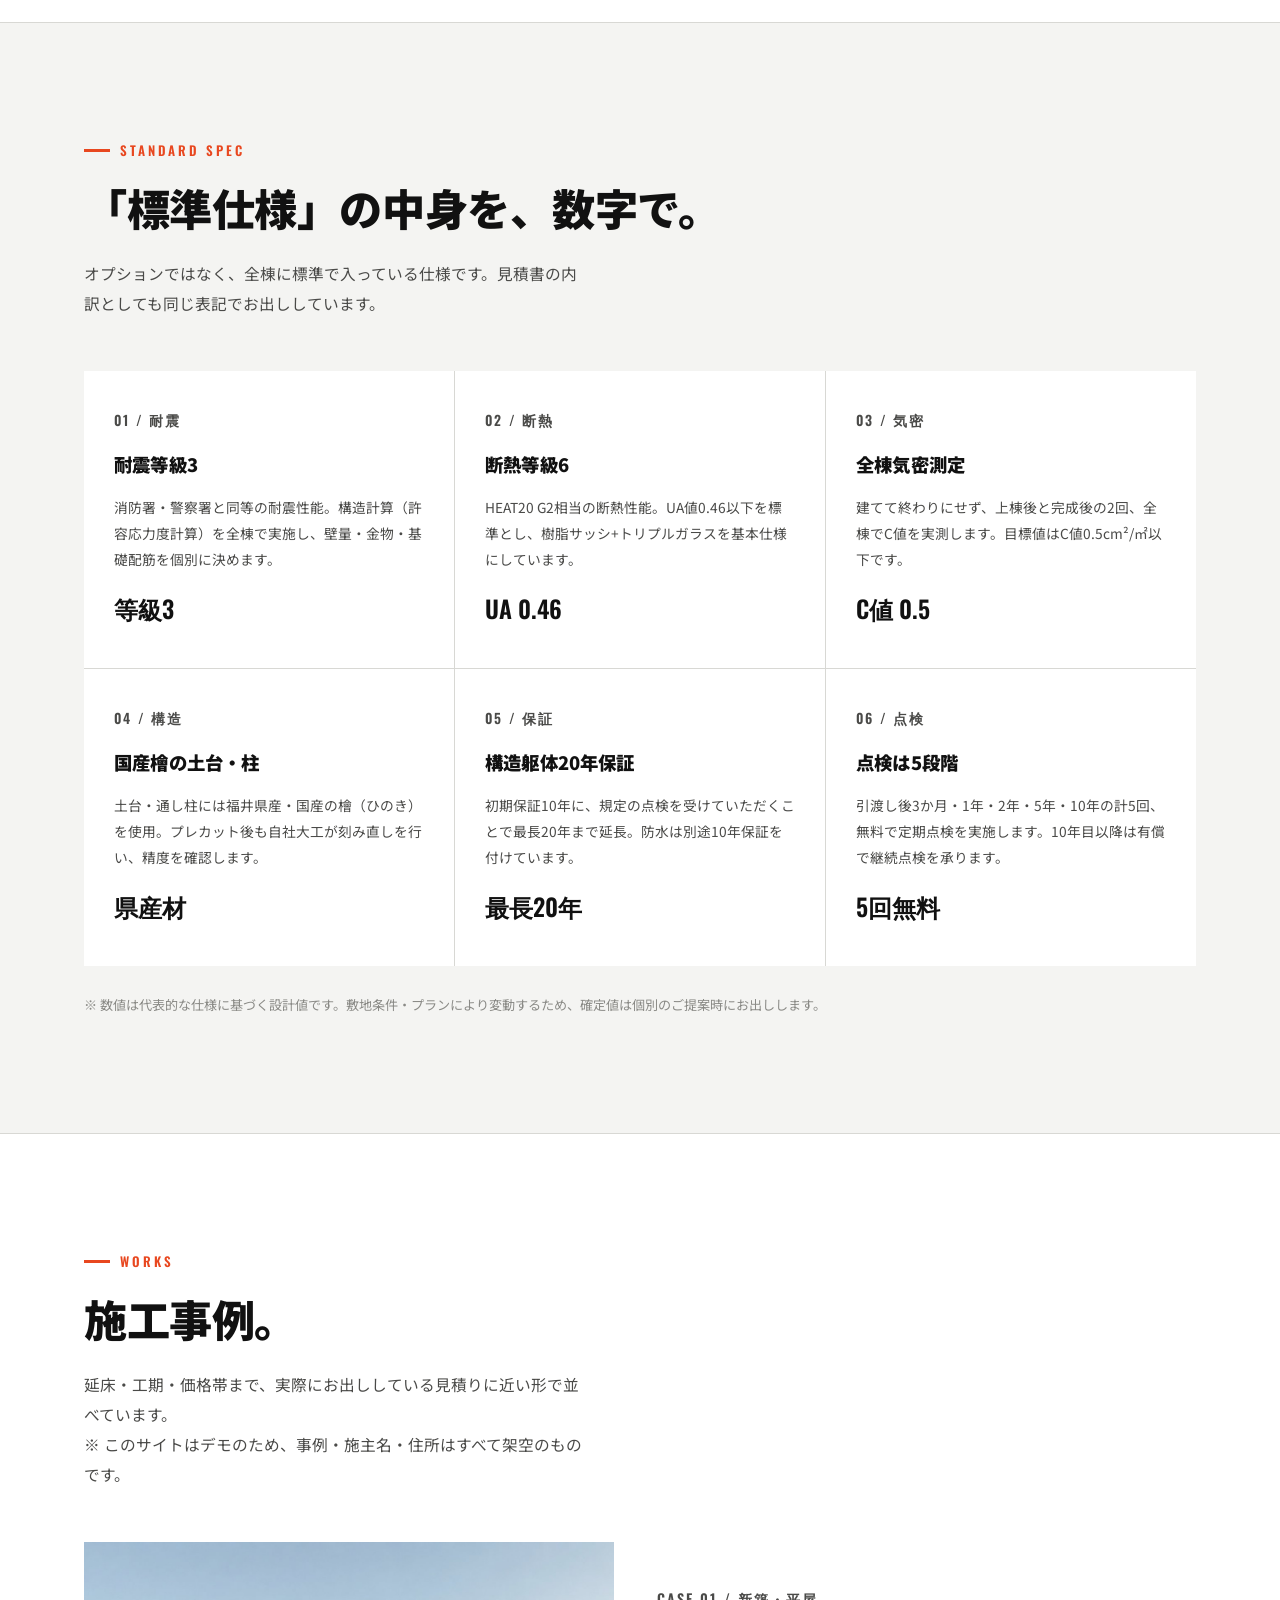
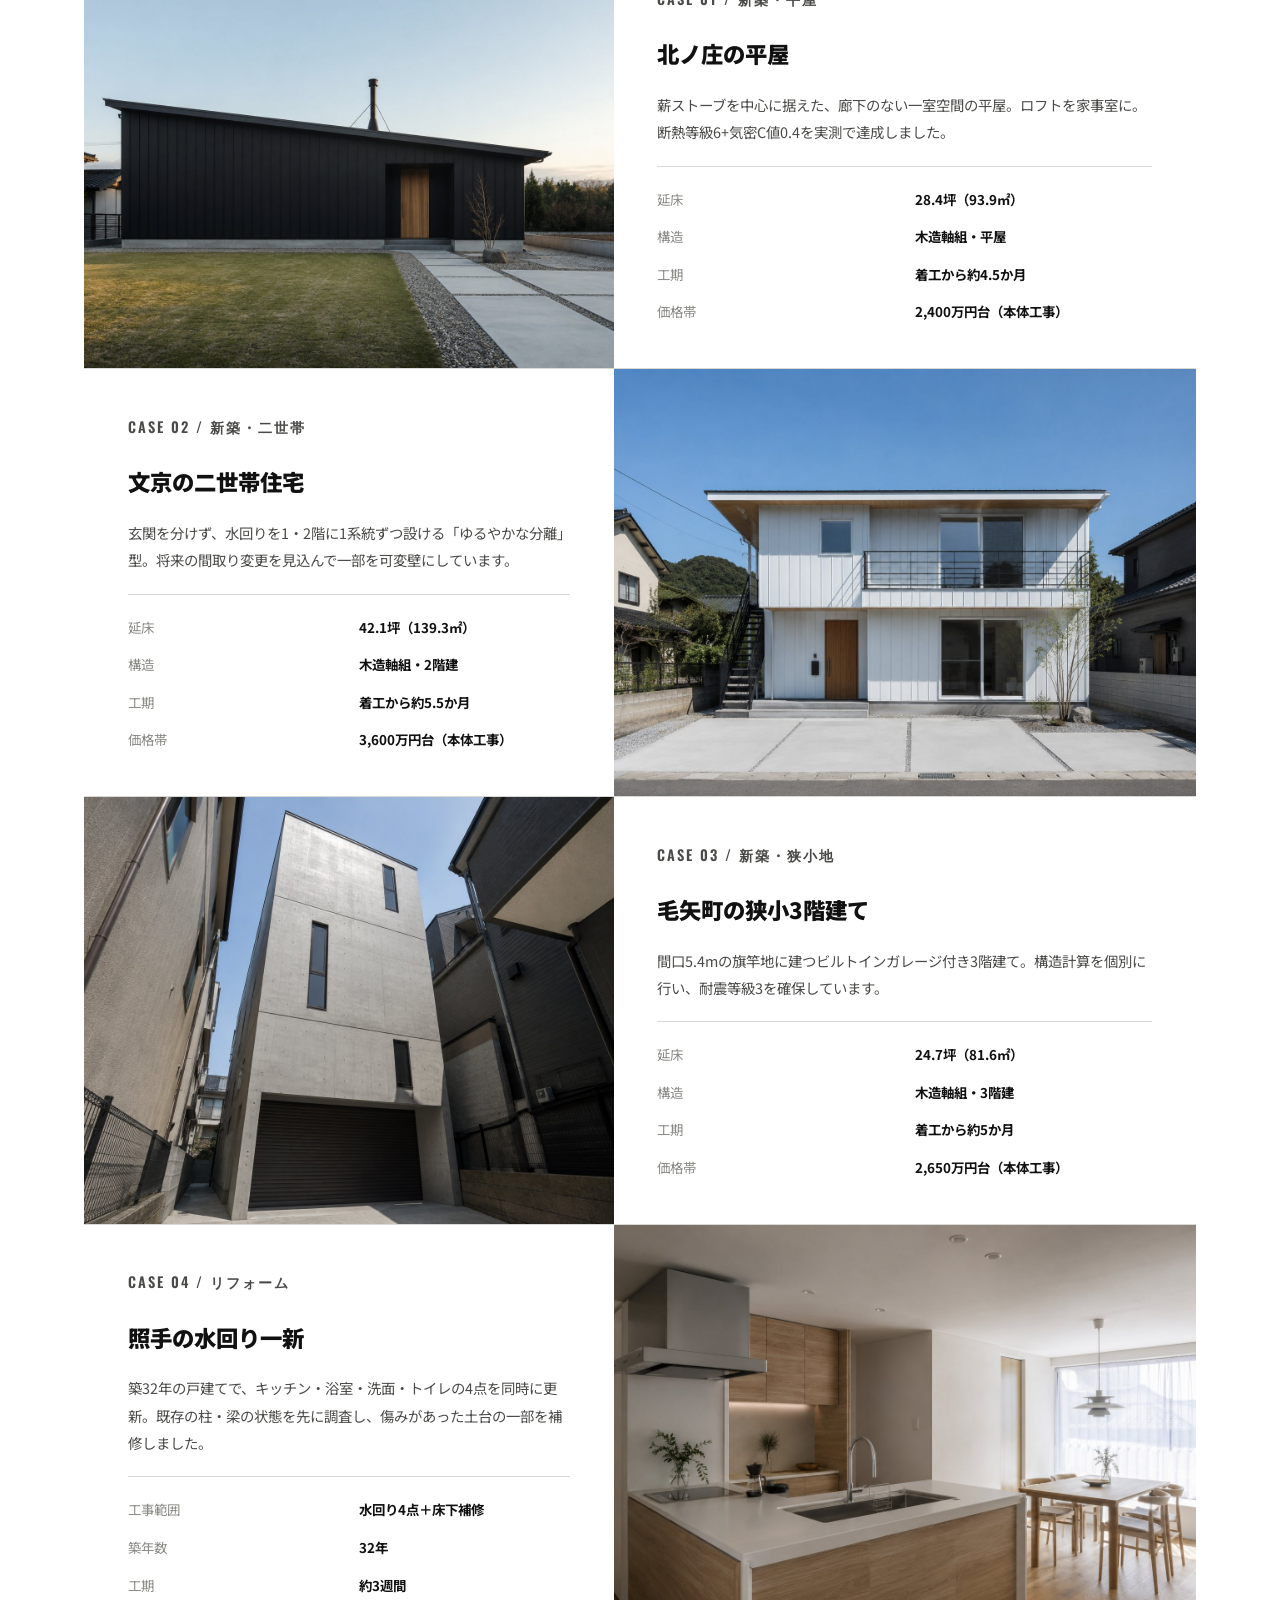
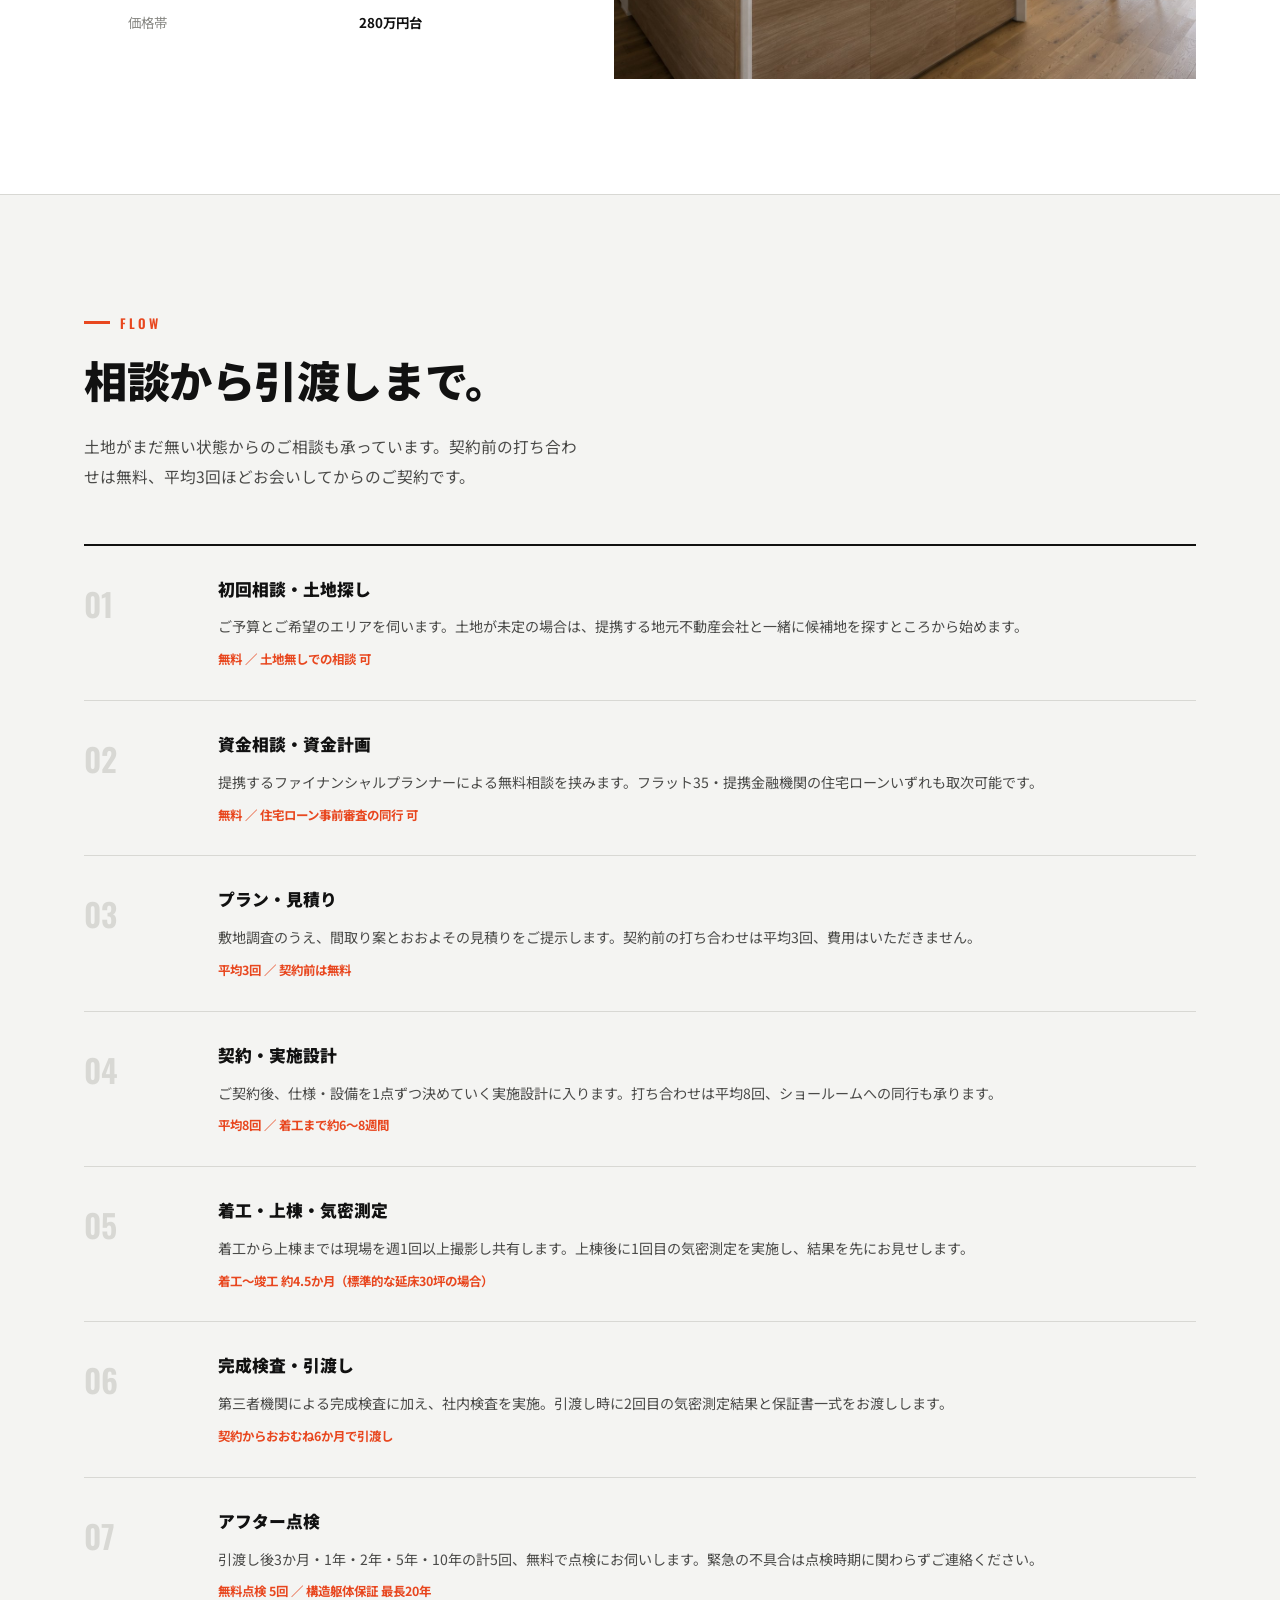
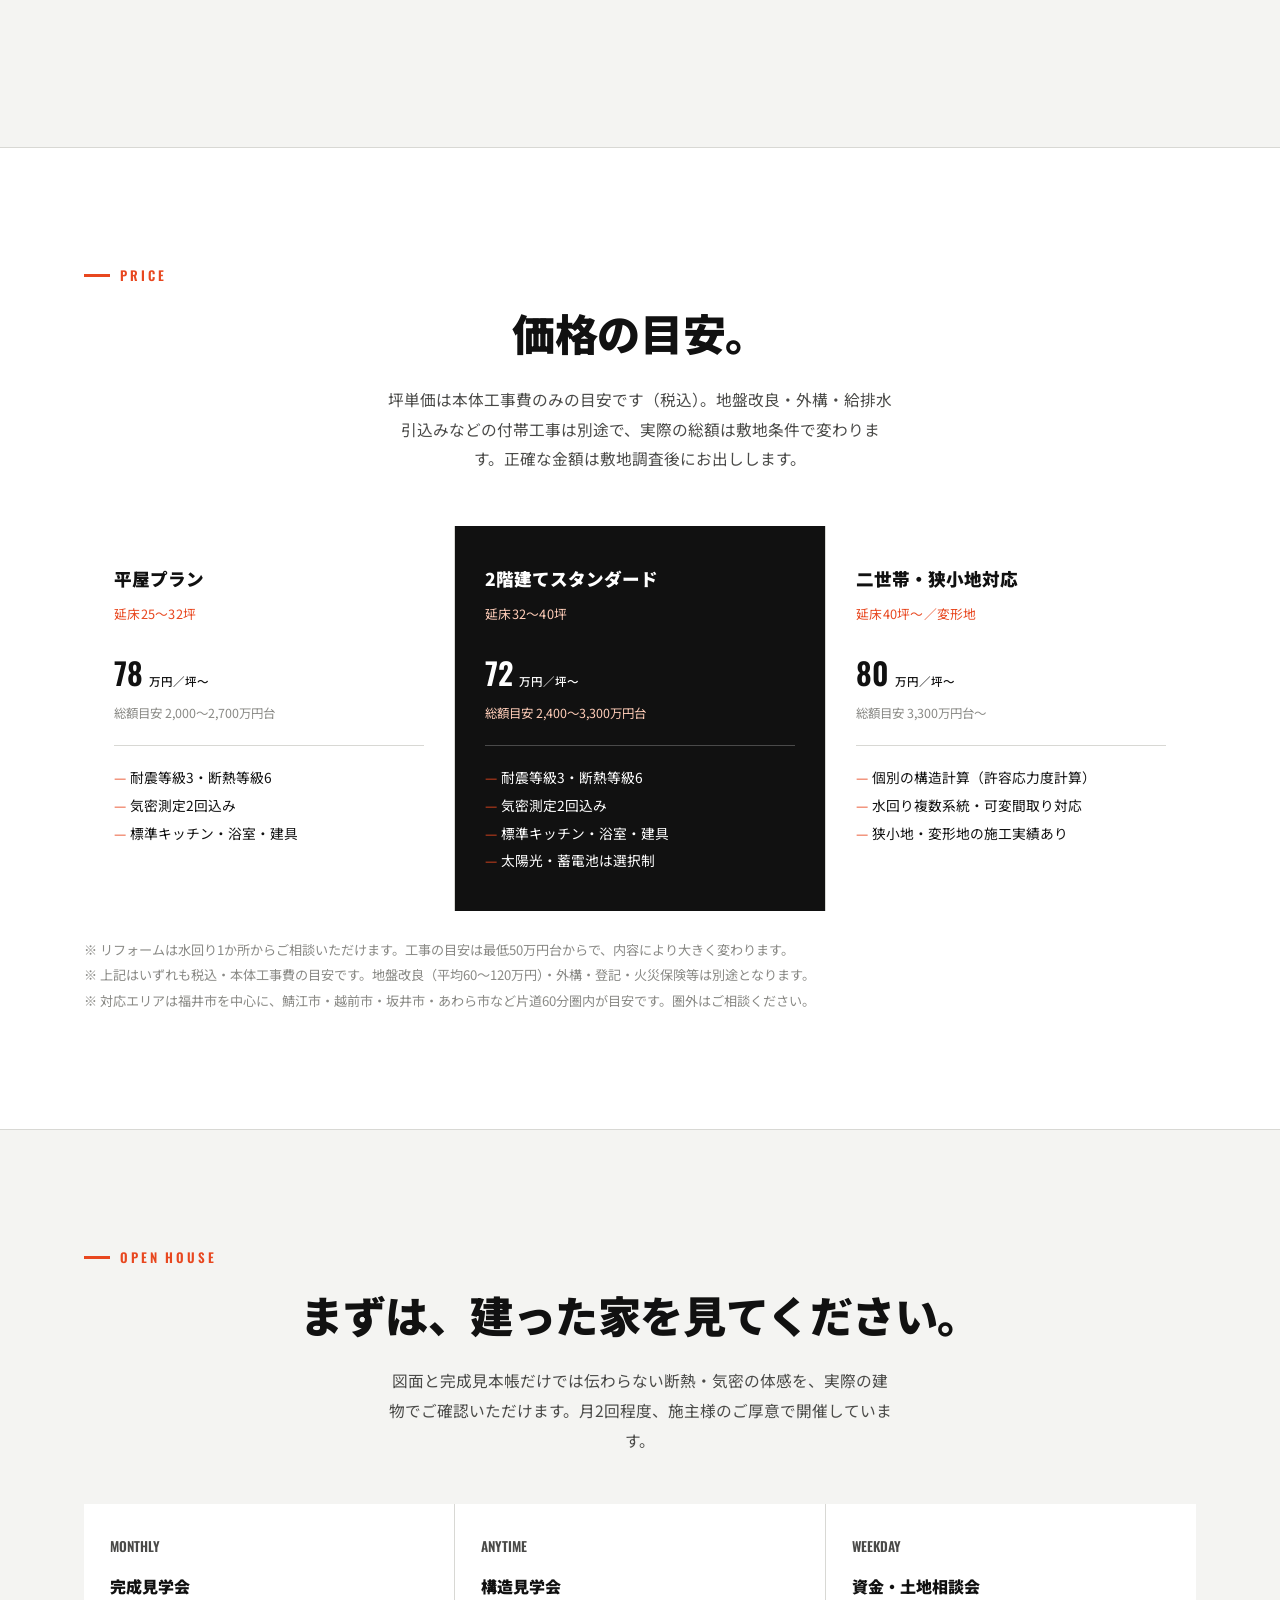
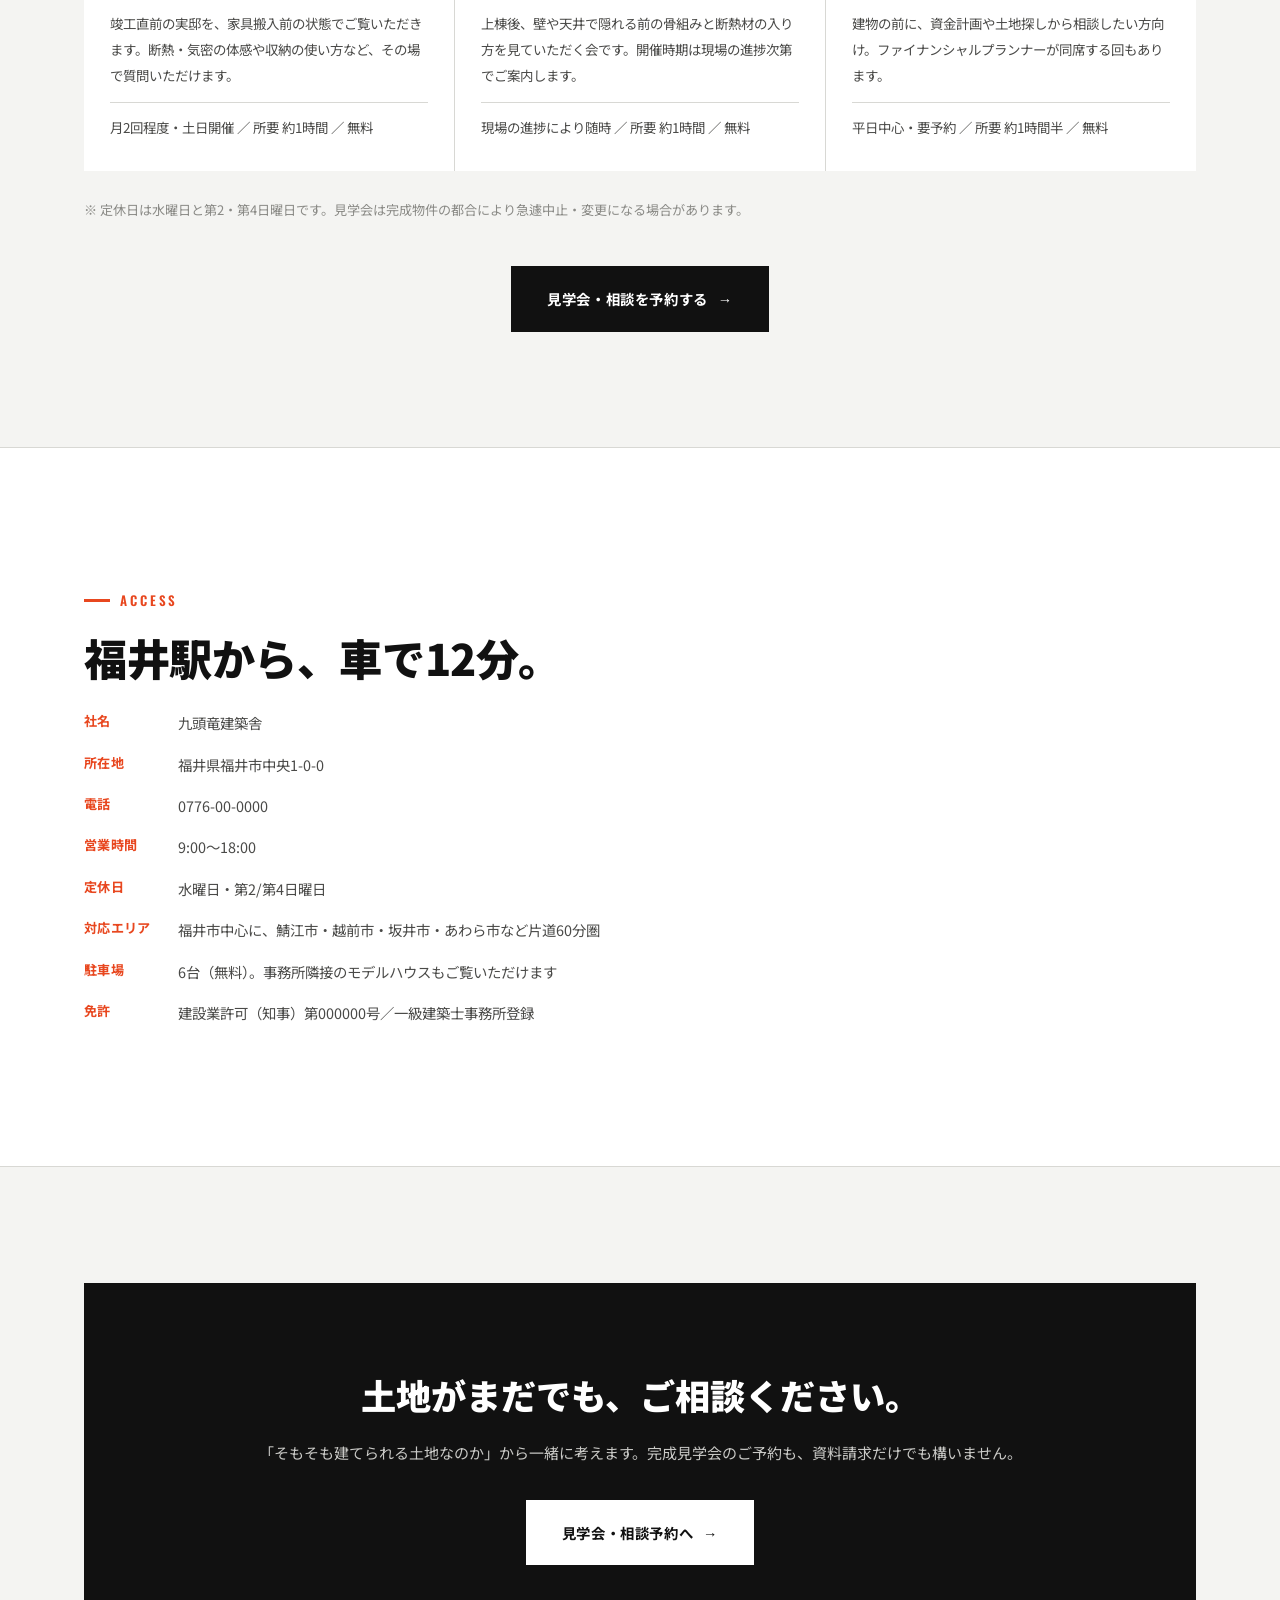
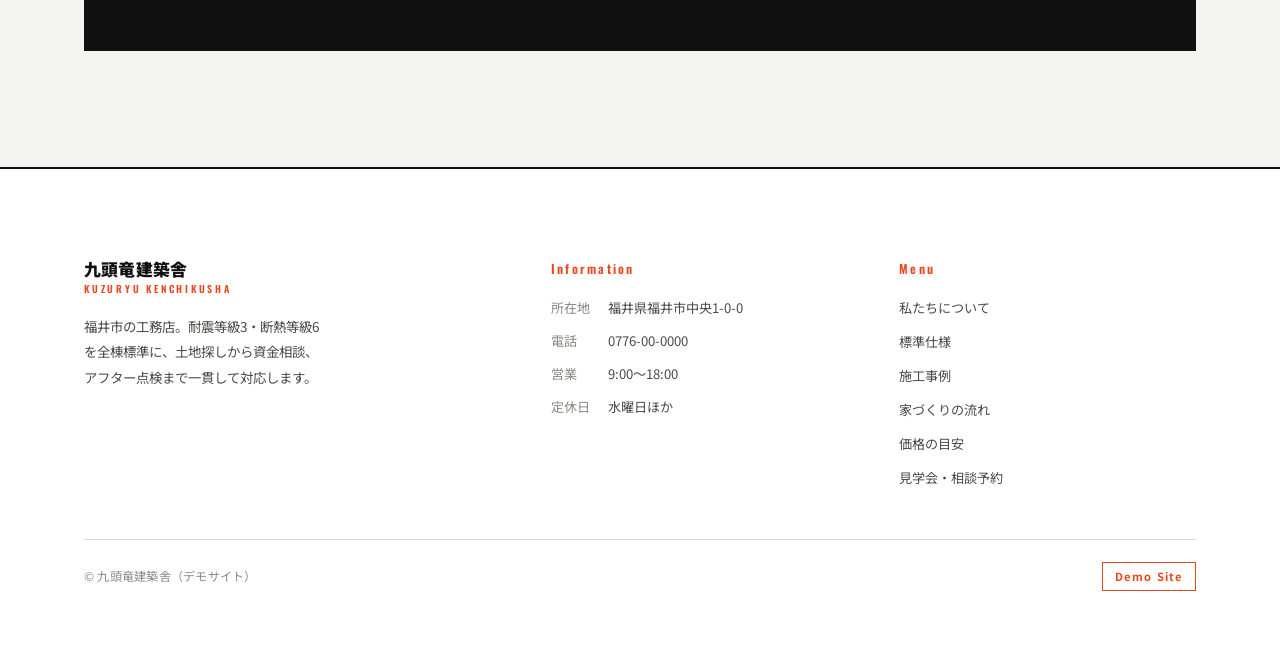
==== commit 208982d3: "update index.html" ====
--- a/index.html
+++ b/index.html
@@ -1,446 +1,452 @@
-<!DOCTYPE html>
-<html lang="ja">
-<head>
-<meta charset="UTF-8">
-<meta name="viewport" content="width=device-width, initial-scale=1.0">
-<title>九頭竜建築舎 | 福井の注文住宅・リフォーム工務店</title>
-<meta name="description" content="福井市の工務店「九頭竜建築舎」。耐震等級3・断熱等級6を全棟標準に、土地探しから資金相談まで伴走する注文住宅とリフォーム。完成見学会随時開催。">
-<link rel="stylesheet" href="style.css">
-</head>
-<body>
-
-<!-- ===== NAV ===== -->
-<header class="nav" id="nav">
-  <div class="wrap nav__inner">
-    <a class="brand" href="index.html">九頭竜建築舎<span>KUZURYU KENCHIKUSHA</span></a>
-    <nav class="nav__links">
-      <a href="#about">私たちについて</a>
-      <a href="#spec">標準仕様</a>
-      <a href="#works">施工事例</a>
-      <a href="#flow">家づくりの流れ</a>
-      <a href="#price">価格の目安</a>
-      <a href="#tour">完成見学会</a>
-      <a href="#access">アクセス</a>
-    </nav>
-    <a class="btn btn--primary nav__cta" href="contact.html">見学会・相談予約</a>
-  </div>
-</header>
-
-<!-- ===== HERO ===== -->
-<section class="hero">
-  <div class="hero__bg"><img src="images/hero.jpg" alt="施工中の木造住宅の骨組みと現場" fetchpriority="high"></div>
-  <div class="wrap hero__copy">
-    <p class="eyebrow">Fukui / Design-Build</p>
-    <h1 class="hero__jp">構造から、<br>暮らしを<em>設計</em>する。</h1>
-    <p class="hero__sub">耐震等級3・断熱等級6を全棟標準に。土地探しから資金計画、着工後のアフター点検まで、同じ担当者が最後まで伴走します。</p>
-    <div class="hero__actions">
-      <a class="btn btn--primary" href="contact.html">完成見学会に申し込む</a>
-      <a class="btn btn--ghost" href="#works">施工事例を見る</a>
-    </div>
-  </div>
-  <div class="hero__strip">
-    <div class="wrap">
-      <dl class="hero__stat"><dt>耐震等級</dt><dd>3</dd></dl>
-      <dl class="hero__stat"><dt>断熱等級</dt><dd>6</dd></dl>
-      <dl class="hero__stat"><dt>創業</dt><dd>1998</dd></dl>
-      <dl class="hero__stat"><dt>年間着工</dt><dd>18棟</dd></dl>
-    </div>
-  </div>
-</section>
-
-<!-- ===== ABOUT ===== -->
-<section class="section" id="about">
-  <div class="wrap split reveal">
-    <div>
-      <p class="eyebrow">About</p>
-      <h2 class="h-sec">設計と現場を、<br>分けない。</h2>
-      <p class="lead">設計士と現場監督を分業にせず、契約から引渡しまで同じ担当が窓口になります。図面と現場の間で伝言が薄まることを防ぐための体制です。<br><br>年間の着工は18棟までに絞っています。1棟あたりの打ち合わせ回数と現場の見回り頻度を確保するためで、これ以上は数を追いません。</p>
-      <dl class="figures">
-        <div class="figure"><dt>創業</dt><dd>1998<small>年</small></dd></div>
-        <div class="figure"><dt>年間着工</dt><dd>18<small>棟</small></dd></div>
-        <div class="figure"><dt>累計施工</dt><dd>412<small>棟</small></dd></div>
-        <div class="figure"><dt>自社大工</dt><dd>6<small>名</small></dd></div>
-      </dl>
-    </div>
-    <div class="split__media"><img src="images/craft.jpg" alt="現場で作業する大工の手元" loading="lazy"></div>
-  </div>
-</section>
-
-<!-- ===== 標準仕様 ===== -->
-<section class="section section--soft" id="spec">
-  <div class="wrap">
-    <div class="reveal">
-      <p class="eyebrow">Standard Spec</p>
-      <h2 class="h-sec">「標準仕様」の中身を、数字で。</h2>
-      <p class="lead">オプションではなく、全棟に標準で入っている仕様です。見積書の内訳としても同じ表記でお出ししています。</p>
-    </div>
-    <div class="specs reveal">
-      <article class="spec">
-        <p class="spec__no">01 / 耐震</p>
-        <h3>耐震等級3</h3>
-        <p>消防署・警察署と同等の耐震性能。構造計算（許容応力度計算）を全棟で実施し、壁量・金物・基礎配筋を個別に決めます。</p>
-        <span class="spec__val">等級3</span>
-      </article>
-      <article class="spec">
-        <p class="spec__no">02 / 断熱</p>
-        <h3>断熱等級6</h3>
-        <p>HEAT20 G2相当の断熱性能。UA値0.46以下を標準とし、樹脂サッシ+トリプルガラスを基本仕様にしています。</p>
-        <span class="spec__val">UA 0.46</span>
-      </article>
-      <article class="spec">
-        <p class="spec__no">03 / 気密</p>
-        <h3>全棟気密測定</h3>
-        <p>建てて終わりにせず、上棟後と完成後の2回、全棟でC値を実測します。目標値はC値0.5cm²/㎡以下です。</p>
-        <span class="spec__val">C値 0.5</span>
-      </article>
-      <article class="spec">
-        <p class="spec__no">04 / 構造</p>
-        <h3>国産檜の土台・柱</h3>
-        <p>土台・通し柱には福井県産・国産の檜（ひのき）を使用。プレカット後も自社大工が刻み直しを行い、精度を確認します。</p>
-        <span class="spec__val">県産材</span>
-      </article>
-      <article class="spec">
-        <p class="spec__no">05 / 保証</p>
-        <h3>構造躯体20年保証</h3>
-        <p>初期保証10年に、規定の点検を受けていただくことで最長20年まで延長。防水は別途10年保証を付けています。</p>
-        <span class="spec__val">最長20年</span>
-      </article>
-      <article class="spec">
-        <p class="spec__no">06 / 点検</p>
-        <h3>点検は5段階</h3>
-        <p>引渡し後3か月・1年・2年・5年・10年の計5回、無料で定期点検を実施します。10年目以降は有償で継続点検を承ります。</p>
-        <span class="spec__val">5回無料</span>
-      </article>
-    </div>
-    <p class="note">※ 数値は代表的な仕様に基づく設計値です。敷地条件・プランにより変動するため、確定値は個別のご提案時にお出しします。</p>
-  </div>
-</section>
-
-<!-- ===== 施工事例 ===== -->
-<section class="section" id="works">
-  <div class="wrap">
-    <div class="reveal">
-      <p class="eyebrow">Works</p>
-      <h2 class="h-sec">施工事例。</h2>
-      <p class="lead">延床・工期・価格帯まで、実際にお出ししている見積りに近い形で並べています。<br>※ このサイトはデモのため、事例・施主名・住所はすべて架空のものです。</p>
-    </div>
-    <div class="works reveal">
-      <article class="work">
-        <div class="work__media"><img src="images/work-hiranoya.jpg" alt="平屋の外観" loading="lazy"></div>
-        <div class="work__body">
-          <p class="work__tag">CASE 01 / 新築・平屋</p>
-          <h3>北ノ庄の平屋</h3>
-          <p>薪ストーブを中心に据えた、廊下のない一室空間の平屋。ロフトを家事室に。断熱等級6+気密C値0.4を実測で達成しました。</p>
-          <dl class="work__data">
-            <dt>延床</dt><dd>28.4坪（93.9㎡）</dd>
-            <dt>構造</dt><dd>木造軸組・平屋</dd>
-            <dt>工期</dt><dd>着工から約4.5か月</dd>
-            <dt>価格帯</dt><dd>2,400万円台（本体工事）</dd>
-          </dl>
-        </div>
-      </article>
-      <article class="work work--rev">
-        <div class="work__media"><img src="images/work-nisetai.jpg" alt="二世帯住宅の外観" loading="lazy"></div>
-        <div class="work__body">
-          <p class="work__tag">CASE 02 / 新築・二世帯</p>
-          <h3>文京の二世帯住宅</h3>
-          <p>玄関を分けず、水回りを1・2階に1系統ずつ設ける「ゆるやかな分離」型。将来の間取り変更を見込んで一部を可変壁にしています。</p>
-          <dl class="work__data">
-            <dt>延床</dt><dd>42.1坪（139.3㎡）</dd>
-            <dt>構造</dt><dd>木造軸組・2階建</dd>
-            <dt>工期</dt><dd>着工から約5.5か月</dd>
-            <dt>価格帯</dt><dd>3,600万円台（本体工事）</dd>
-          </dl>
-        </div>
-      </article>
-      <article class="work">
-        <div class="work__media"><img src="images/work-kyoshoji.jpg" alt="狭小地3階建て住宅の外観" loading="lazy"></div>
-        <div class="work__body">
-          <p class="work__tag">CASE 03 / 新築・狭小地</p>
-          <h3>毛矢町の狭小3階建て</h3>
-          <p>間口5.4mの旗竿地に建つビルトインガレージ付き3階建て。構造計算を個別に行い、耐震等級3を確保しています。</p>
-          <dl class="work__data">
-            <dt>延床</dt><dd>24.7坪（81.6㎡）</dd>
-            <dt>構造</dt><dd>木造軸組・3階建</dd>
-            <dt>工期</dt><dd>着工から約5か月</dd>
-            <dt>価格帯</dt><dd>2,650万円台（本体工事）</dd>
-          </dl>
-        </div>
-      </article>
-      <article class="work work--rev">
-        <div class="work__media"><img src="images/work-reform.jpg" alt="リフォーム後のキッチンと水回り" loading="lazy"></div>
-        <div class="work__body">
-          <p class="work__tag">CASE 04 / リフォーム</p>
-          <h3>照手の水回り一新</h3>
-          <p>築32年の戸建てで、キッチン・浴室・洗面・トイレの4点を同時に更新。既存の柱・梁の状態を先に調査し、傷みがあった土台の一部を補修しました。</p>
-          <dl class="work__data">
-            <dt>工事範囲</dt><dd>水回り4点＋床下補修</dd>
-            <dt>築年数</dt><dd>32年</dd>
-            <dt>工期</dt><dd>約3週間</dd>
-            <dt>価格帯</dt><dd>280万円台</dd>
-          </dl>
-        </div>
-      </article>
-    </div>
-  </div>
-</section>
-
-<!-- ===== 家づくりの流れ ===== -->
-<section class="section section--soft" id="flow">
-  <div class="wrap">
-    <div class="reveal">
-      <p class="eyebrow">Flow</p>
-      <h2 class="h-sec">相談から引渡しまで。</h2>
-      <p class="lead">土地がまだ無い状態からのご相談も承っています。契約前の打ち合わせは無料、平均3回ほどお会いしてからのご契約です。</p>
-    </div>
-    <div class="flow reveal">
-      <div class="flow__step">
-        <p class="flow__num"></p>
-        <div class="flow__body">
-          <h4>初回相談・土地探し</h4>
-          <p>ご予算とご希望のエリアを伺います。土地が未定の場合は、提携する地元不動産会社と一緒に候補地を探すところから始めます。</p>
-          <p class="flow__meta">無料 ／ 土地無しでの相談 可</p>
-        </div>
-      </div>
-      <div class="flow__step">
-        <p class="flow__num"></p>
-        <div class="flow__body">
-          <h4>資金相談・資金計画</h4>
-          <p>提携するファイナンシャルプランナーによる無料相談を挟みます。フラット35・提携金融機関の住宅ローンいずれも取次可能です。</p>
-          <p class="flow__meta">無料 ／ 住宅ローン事前審査の同行 可</p>
-        </div>
-      </div>
-      <div class="flow__step">
-        <p class="flow__num"></p>
-        <div class="flow__body">
-          <h4>プラン・見積り</h4>
-          <p>敷地調査のうえ、間取り案とおおよその見積りをご提示します。契約前の打ち合わせは平均3回、費用はいただきません。</p>
-          <p class="flow__meta">平均3回 ／ 契約前は無料</p>
-        </div>
-      </div>
-      <div class="flow__step">
-        <p class="flow__num"></p>
-        <div class="flow__body">
-          <h4>契約・実施設計</h4>
-          <p>ご契約後、仕様・設備を1点ずつ決めていく実施設計に入ります。打ち合わせは平均8回、ショールームへの同行も承ります。</p>
-          <p class="flow__meta">平均8回 ／ 着工まで約6〜8週間</p>
-        </div>
-      </div>
-      <div class="flow__step">
-        <p class="flow__num"></p>
-        <div class="flow__body">
-          <h4>着工・上棟・気密測定</h4>
-          <p>着工から上棟までは現場を週1回以上撮影し共有します。上棟後に1回目の気密測定を実施し、結果を先にお見せします。</p>
-          <p class="flow__meta">着工〜竣工 約4.5か月（標準的な延床30坪の場合）</p>
-        </div>
-      </div>
-      <div class="flow__step">
-        <p class="flow__num"></p>
-        <div class="flow__body">
-          <h4>完成検査・引渡し</h4>
-          <p>第三者機関による完成検査に加え、社内検査を実施。引渡し時に2回目の気密測定結果と保証書一式をお渡しします。</p>
-          <p class="flow__meta">契約からおおむね6か月で引渡し</p>
-        </div>
-      </div>
-      <div class="flow__step">
-        <p class="flow__num"></p>
-        <div class="flow__body">
-          <h4>アフター点検</h4>
-          <p>引渡し後3か月・1年・2年・5年・10年の計5回、無料で点検にお伺いします。緊急の不具合は点検時期に関わらずご連絡ください。</p>
-          <p class="flow__meta">無料点検 5回 ／ 構造躯体保証 最長20年</p>
-        </div>
-      </div>
-    </div>
-  </div>
-</section>
-
-<!-- ===== 価格 ===== -->
-<section class="section" id="price">
-  <div class="wrap">
-    <div class="reveal center">
-      <p class="eyebrow">Price</p>
-      <h2 class="h-sec">価格の目安。</h2>
-      <p class="lead">坪単価は本体工事費のみの目安です（税込）。地盤改良・外構・給排水引込みなどの付帯工事は別途で、実際の総額は敷地条件で変わります。正確な金額は敷地調査後にお出しします。</p>
-    </div>
-    <div class="prices reveal">
-      <article class="price">
-        <h3>平屋プラン</h3>
-        <p class="price__for">延床25〜32坪</p>
-        <p class="price__val">78<small>万円／坪〜</small></p>
-        <p class="price__unit">総額目安 2,000〜2,700万円台</p>
-        <ul>
-          <li>耐震等級3・断熱等級6</li>
-          <li>気密測定2回込み</li>
-          <li>標準キッチン・浴室・建具</li>
-        </ul>
-      </article>
-      <article class="price price--mark">
-        <h3>2階建てスタンダード</h3>
-        <p class="price__for">延床32〜40坪</p>
-        <p class="price__val">72<small>万円／坪〜</small></p>
-        <p class="price__unit">総額目安 2,400〜3,300万円台</p>
-        <ul>
-          <li>耐震等級3・断熱等級6</li>
-          <li>気密測定2回込み</li>
-          <li>標準キッチン・浴室・建具</li>
-          <li>太陽光・蓄電池は選択制</li>
-        </ul>
-      </article>
-      <article class="price">
-        <h3>二世帯・狭小地対応</h3>
-        <p class="price__for">延床40坪〜／変形地</p>
-        <p class="price__val">80<small>万円／坪〜</small></p>
-        <p class="price__unit">総額目安 3,300万円台〜</p>
-        <ul>
-          <li>個別の構造計算（許容応力度計算）</li>
-          <li>水回り複数系統・可変間取り対応</li>
-          <li>狭小地・変形地の施工実績あり</li>
-        </ul>
-      </article>
-    </div>
-    <p class="note">
-      ※ リフォームは水回り1か所からご相談いただけます。工事の目安は最低50万円台からで、内容により大きく変わります。<br>
-      ※ 上記はいずれも税込・本体工事費の目安です。地盤改良（平均60〜120万円）・外構・登記・火災保険等は別途となります。<br>
-      ※ 対応エリアは福井市を中心に、鯖江市・越前市・坂井市・あわら市など片道60分圏内が目安です。圏外はご相談ください。
-    </p>
-  </div>
-</section>
-
-<!-- ===== 完成見学会 ===== -->
-<section class="section section--soft" id="tour">
-  <div class="wrap">
-    <div class="reveal center">
-      <p class="eyebrow">Open House</p>
-      <h2 class="h-sec">まずは、建った家を見てください。</h2>
-      <p class="lead">図面と完成見本帳だけでは伝わらない断熱・気密の体感を、実際の建物でご確認いただけます。月2回程度、施主様のご厚意で開催しています。</p>
-    </div>
-    <div class="tours reveal">
-      <article class="tour">
-        <p class="tour__day">MONTHLY</p>
-        <h4>完成見学会</h4>
-        <p>竣工直前の実邸を、家具搬入前の状態でご覧いただきます。断熱・気密の体感や収納の使い方など、その場で質問いただけます。</p>
-        <p class="tour__time">月2回程度・土日開催 ／ 所要 約1時間 ／ 無料</p>
-      </article>
-      <article class="tour">
-        <p class="tour__day">ANYTIME</p>
-        <h4>構造見学会</h4>
-        <p>上棟後、壁や天井で隠れる前の骨組みと断熱材の入り方を見ていただく会です。開催時期は現場の進捗次第でご案内します。</p>
-        <p class="tour__time">現場の進捗により随時 ／ 所要 約1時間 ／ 無料</p>
-      </article>
-      <article class="tour">
-        <p class="tour__day">WEEKDAY</p>
-        <h4>資金・土地相談会</h4>
-        <p>建物の前に、資金計画や土地探しから相談したい方向け。ファイナンシャルプランナーが同席する回もあります。</p>
-        <p class="tour__time">平日中心・要予約 ／ 所要 約1時間半 ／ 無料</p>
-      </article>
-    </div>
-    <p class="note">※ 定休日は水曜日と第2・第4日曜日です。見学会は完成物件の都合により急遽中止・変更になる場合があります。</p>
-    <div class="center" style="margin-top:44px">
-      <a class="btn btn--primary" href="contact.html">見学会・相談を予約する</a>
-    </div>
-  </div>
-</section>
-
-<!-- ===== ACCESS ===== -->
-<section class="section" id="access">
-  <div class="wrap split reveal">
-    <div>
-      <p class="eyebrow">Access</p>
-      <h2 class="h-sec">福井駅から、車で12分。</h2>
-      <dl class="info">
-        <dt>社名</dt><dd>九頭竜建築舎</dd>
-        <dt>所在地</dt><dd>福井県福井市中央1-0-0</dd>
-        <dt>電話</dt><dd>0776-00-0000</dd>
-        <dt>営業時間</dt><dd>9:00〜18:00</dd>
-        <dt>定休日</dt><dd>水曜日・第2/第4日曜日</dd>
-        <dt>対応エリア</dt><dd>福井市中心に、鯖江市・越前市・坂井市・あわら市など片道60分圏</dd>
-        <dt>駐車場</dt><dd>6台（無料）。事務所隣接のモデルハウスもご覧いただけます</dd>
-        <dt>免許</dt><dd>建設業許可（知事）第000000号／一級建築士事務所登録</dd>
-      </dl>
-    </div>
-    <div class="split__media">
-      <iframe class="map" src="https://maps.google.com/maps?q=%E7%A6%8F%E4%BA%95%E9%A7%85&z=15&output=embed" loading="lazy" title="地図" style="width:100%;height:clamp(300px,40vw,480px);border:0"></iframe>
-    </div>
-  </div>
-</section>
-
-<!-- ===== CTA ===== -->
-<section class="section section--soft">
-  <div class="wrap">
-    <div class="cta-band reveal">
-      <h2>土地がまだでも、ご相談ください。</h2>
-      <p>「そもそも建てられる土地なのか」から一緒に考えます。完成見学会のご予約も、資料請求だけでも構いません。</p>
-      <a class="btn btn--light" href="contact.html">見学会・相談予約へ</a>
-    </div>
-  </div>
-</section>
-
-<!-- ===== FOOTER ===== -->
-<footer class="foot">
-  <div class="wrap">
-    <div class="foot__grid">
-      <div>
-        <a class="brand" href="index.html">九頭竜建築舎<span>KUZURYU KENCHIKUSHA</span></a>
-        <p class="foot__tag">福井市の工務店。耐震等級3・断熱等級6を全棟標準に、土地探しから資金相談、アフター点検まで一貫して対応します。</p>
-      </div>
-      <div>
-        <h5>Information</h5>
-        <dl>
-          <dt>所在地</dt><dd>福井県福井市中央1-0-0</dd>
-          <dt>電話</dt><dd>0776-00-0000</dd>
-          <dt>営業</dt><dd>9:00〜18:00</dd>
-          <dt>定休日</dt><dd>水曜日ほか</dd>
-        </dl>
-      </div>
-      <div>
-        <h5>Menu</h5>
-        <div class="foot__links">
-          <a href="#about">私たちについて</a>
-          <a href="#spec">標準仕様</a>
-          <a href="#works">施工事例</a>
-          <a href="#flow">家づくりの流れ</a>
-          <a href="#price">価格の目安</a>
-          <a href="contact.html">見学会・相談予約</a>
-        </div>
-      </div>
-    </div>
-    <div class="foot__bottom">
-      <span>&copy; 九頭竜建築舎（デモサイト）</span>
-      <span class="demo-pill">Demo Site</span>
-    </div>
-  </div>
-</footer>
-
-<div class="test-banner">🔧 <b>TEST SITE</b> — これはチャットボット導入テスト用のデモサイトです。実際の工務店ではありません。</div>
-
-<script>
-  // nav shadow on scroll (常時白背景なので影のみ)
-  const nav = document.getElementById('nav');
-  const onScroll = () => nav.classList.toggle('is-scrolled', window.scrollY > 8);
-  onScroll(); window.addEventListener('scroll', onScroll, {passive:true});
-
-  // scroll reveal
-  const io = new IntersectionObserver((entries) => {
-    entries.forEach(e => { if (e.isIntersecting){ e.target.classList.add('in'); io.unobserve(e.target);} });
-  }, {threshold:.12, rootMargin:'0px 0px -40px 0px'});
-  document.querySelectorAll('.reveal').forEach(el => io.observe(el));
-</script>
-
-<!-- LIENS BOT チャットウィジェット -->
-<!-- 工務店デモ用のボット（未作成。管理画面で作成後にIDを差し替える） -->
-<script>
-  (function() {
-    var botId = 'cmtfg8xrb04av4201zhd2yfy1';
-    if (botId.indexOf('REPLACE_') === 0) { return; }
-    var script = document.createElement('script');
-    script.src = 'https://app.liens-web.com/widget.js?v=' + Date.now();
-    script.setAttribute('data-bot-id', botId);
-    script.setAttribute('data-api-url', 'https://app.liens-web.com');
-    script.setAttribute('data-color', '#e8471f');
-    script.setAttribute('data-position', 'bottom-right');
-    script.defer = true;
-    document.head.appendChild(script);
-  })();
-</script>
-</body>
-</html>
+<!DOCTYPE html>
+<html lang="ja">
+<head>
+<meta charset="UTF-8">
+<meta name="viewport" content="width=device-width, initial-scale=1.0">
+<title>九頭竜建築舎 | 福井の注文住宅・リフォーム工務店</title>
+<meta name="description" content="福井市の工務店「九頭竜建築舎」。耐震等級3・断熱等級6を全棟標準に、土地探しから資金相談まで伴走する注文住宅とリフォーム。完成見学会随時開催。">
+<link rel="stylesheet" href="style.css">
+</head>
+<body>
+
+<!-- ===== NAV ===== -->
+<header class="nav" id="nav">
+  <div class="wrap nav__inner">
+    <a class="brand" href="index.html">九頭竜建築舎<span>KUZURYU KENCHIKUSHA</span></a>
+    <nav class="nav__links">
+      <a href="#about">私たちについて</a>
+      <a href="#spec">標準仕様</a>
+      <a href="#works">施工事例</a>
+      <a href="#flow">家づくりの流れ</a>
+      <a href="#price">価格の目安</a>
+      <a href="#tour">完成見学会</a>
+      <a href="#access">アクセス</a>
+    </nav>
+    <a class="btn btn--primary nav__cta" href="contact.html">見学会・相談予約</a>
+  </div>
+</header>
+
+<!-- ===== HERO ===== -->
+<section class="hero">
+  <div class="hero__bg"><img src="images/hero.jpg" alt="施工中の木造住宅の骨組みと現場" fetchpriority="high"></div>
+  <div class="wrap hero__copy">
+    <p class="eyebrow">Fukui / Design-Build</p>
+    <h1 class="hero__jp">構造から、<br>暮らしを<em>設計</em>する。</h1>
+    <p class="hero__sub">耐震等級3・断熱等級6を全棟標準に。土地探しから資金計画、着工後のアフター点検まで、同じ担当者が最後まで伴走します。</p>
+    <div class="hero__actions">
+      <a class="btn btn--primary" href="contact.html">完成見学会に申し込む</a>
+      <a class="btn btn--ghost" href="#works">施工事例を見る</a>
+    </div>
+  </div>
+  <div class="hero__strip">
+    <div class="wrap">
+      <dl class="hero__stat"><dt>耐震等級</dt><dd>3</dd></dl>
+      <dl class="hero__stat"><dt>断熱等級</dt><dd>6</dd></dl>
+      <dl class="hero__stat"><dt>創業</dt><dd>1998</dd></dl>
+      <dl class="hero__stat"><dt>年間着工</dt><dd>18棟</dd></dl>
+    </div>
+  </div>
+</section>
+
+<!-- ===== ABOUT ===== -->
+<section class="section" id="about">
+  <div class="wrap split reveal">
+    <div>
+      <p class="eyebrow">About</p>
+      <h2 class="h-sec">設計と現場を、<br>分けない。</h2>
+      <p class="lead">設計士と現場監督を分業にせず、契約から引渡しまで同じ担当が窓口になります。図面と現場の間で伝言が薄まることを防ぐための体制です。<br><br>年間の着工は18棟までに絞っています。1棟あたりの打ち合わせ回数と現場の見回り頻度を確保するためで、これ以上は数を追いません。</p>
+      <dl class="figures">
+        <div class="figure"><dt>創業</dt><dd>1998<small>年</small></dd></div>
+        <div class="figure"><dt>年間着工</dt><dd>18<small>棟</small></dd></div>
+        <div class="figure"><dt>累計施工</dt><dd>412<small>棟</small></dd></div>
+        <div class="figure"><dt>自社大工</dt><dd>6<small>名</small></dd></div>
+      </dl>
+    </div>
+    <div class="split__media"><img src="images/craft.jpg" alt="現場で作業する大工の手元" loading="lazy"></div>
+  </div>
+</section>
+
+<!-- ===== 標準仕様 ===== -->
+<section class="section section--soft" id="spec">
+  <div class="wrap">
+    <div class="reveal">
+      <p class="eyebrow">Standard Spec</p>
+      <h2 class="h-sec">「標準仕様」の中身を、数字で。</h2>
+      <p class="lead">オプションではなく、全棟に標準で入っている仕様です。見積書の内訳としても同じ表記でお出ししています。</p>
+    </div>
+    <div class="specs reveal">
+      <article class="spec">
+        <p class="spec__no">01 / 耐震</p>
+        <h3>耐震等級3</h3>
+        <p>消防署・警察署と同等の耐震性能。構造計算（許容応力度計算）を全棟で実施し、壁量・金物・基礎配筋を個別に決めます。</p>
+        <span class="spec__val">等級3</span>
+      </article>
+      <article class="spec">
+        <p class="spec__no">02 / 断熱</p>
+        <h3>断熱等級6</h3>
+        <p>HEAT20 G2相当の断熱性能。UA値0.46以下を標準とし、樹脂サッシ+トリプルガラスを基本仕様にしています。</p>
+        <span class="spec__val">UA 0.46</span>
+      </article>
+      <article class="spec">
+        <p class="spec__no">03 / 気密</p>
+        <h3>全棟気密測定</h3>
+        <p>建てて終わりにせず、上棟後と完成後の2回、全棟でC値を実測します。目標値はC値0.5cm²/㎡以下です。</p>
+        <span class="spec__val">C値 0.5</span>
+      </article>
+      <article class="spec">
+        <p class="spec__no">04 / 構造</p>
+        <h3>国産檜の土台・柱</h3>
+        <p>土台・通し柱には福井県産・国産の檜（ひのき）を使用。プレカット後も自社大工が刻み直しを行い、精度を確認します。</p>
+        <span class="spec__val">県産材</span>
+      </article>
+      <article class="spec">
+        <p class="spec__no">05 / 保証</p>
+        <h3>構造躯体20年保証</h3>
+        <p>初期保証10年に、規定の点検を受けていただくことで最長20年まで延長。防水は別途10年保証を付けています。</p>
+        <span class="spec__val">最長20年</span>
+      </article>
+      <article class="spec">
+        <p class="spec__no">06 / 点検</p>
+        <h3>点検は5段階</h3>
+        <p>引渡し後3か月・1年・2年・5年・10年の計5回、無料で定期点検を実施します。10年目以降は有償で継続点検を承ります。</p>
+        <span class="spec__val">5回無料</span>
+      </article>
+    </div>
+    <p class="note">※ 数値は代表的な仕様に基づく設計値です。敷地条件・プランにより変動するため、確定値は個別のご提案時にお出しします。</p>
+  </div>
+</section>
+
+<!-- ===== 施工事例 ===== -->
+<section class="section" id="works">
+  <div class="wrap">
+    <div class="reveal">
+      <p class="eyebrow">Works</p>
+      <h2 class="h-sec">施工事例。</h2>
+      <p class="lead">延床・工期・価格帯まで、実際にお出ししている見積りに近い形で並べています。<br>※ このサイトはデモのため、事例・施主名・住所はすべて架空のものです。</p>
+    </div>
+    <div class="works reveal">
+      <article class="work">
+        <div class="work__media"><img src="images/work-hiranoya.jpg" alt="平屋の外観" loading="lazy"></div>
+        <div class="work__body">
+          <p class="work__tag">CASE 01 / 新築・平屋</p>
+          <h3>北ノ庄の平屋</h3>
+          <p>薪ストーブを中心に据えた、廊下のない一室空間の平屋。ロフトを家事室に。断熱等級6+気密C値0.4を実測で達成しました。</p>
+          <dl class="work__data">
+            <dt>延床</dt><dd>28.4坪（93.9㎡）</dd>
+            <dt>構造</dt><dd>木造軸組・平屋</dd>
+            <dt>工期</dt><dd>着工から約4.5か月</dd>
+            <dt>価格帯</dt><dd>2,400万円台（本体工事）</dd>
+          </dl>
+        </div>
+      </article>
+      <article class="work work--rev">
+        <div class="work__media"><img src="images/work-nisetai.jpg" alt="二世帯住宅の外観" loading="lazy"></div>
+        <div class="work__body">
+          <p class="work__tag">CASE 02 / 新築・二世帯</p>
+          <h3>文京の二世帯住宅</h3>
+          <p>玄関を分けず、水回りを1・2階に1系統ずつ設ける「ゆるやかな分離」型。将来の間取り変更を見込んで一部を可変壁にしています。</p>
+          <dl class="work__data">
+            <dt>延床</dt><dd>42.1坪（139.3㎡）</dd>
+            <dt>構造</dt><dd>木造軸組・2階建</dd>
+            <dt>工期</dt><dd>着工から約5.5か月</dd>
+            <dt>価格帯</dt><dd>3,600万円台（本体工事）</dd>
+          </dl>
+        </div>
+      </article>
+      <article class="work">
+        <div class="work__media"><img src="images/work-kyoshoji.jpg" alt="狭小地3階建て住宅の外観" loading="lazy"></div>
+        <div class="work__body">
+          <p class="work__tag">CASE 03 / 新築・狭小地</p>
+          <h3>毛矢町の狭小3階建て</h3>
+          <p>間口5.4mの旗竿地に建つビルトインガレージ付き3階建て。構造計算を個別に行い、耐震等級3を確保しています。</p>
+          <dl class="work__data">
+            <dt>延床</dt><dd>24.7坪（81.6㎡）</dd>
+            <dt>構造</dt><dd>木造軸組・3階建</dd>
+            <dt>工期</dt><dd>着工から約5か月</dd>
+            <dt>価格帯</dt><dd>2,650万円台（本体工事）</dd>
+          </dl>
+        </div>
+      </article>
+      <article class="work work--rev">
+        <div class="work__media"><img src="images/work-reform.jpg" alt="リフォーム後のキッチンと水回り" loading="lazy"></div>
+        <div class="work__body">
+          <p class="work__tag">CASE 04 / リフォーム</p>
+          <h3>照手の水回り一新</h3>
+          <p>築32年の戸建てで、キッチン・浴室・洗面・トイレの4点を同時に更新。既存の柱・梁の状態を先に調査し、傷みがあった土台の一部を補修しました。</p>
+          <dl class="work__data">
+            <dt>工事範囲</dt><dd>水回り4点＋床下補修</dd>
+            <dt>築年数</dt><dd>32年</dd>
+            <dt>工期</dt><dd>約3週間</dd>
+            <dt>価格帯</dt><dd>280万円台</dd>
+          </dl>
+        </div>
+      </article>
+    </div>
+  </div>
+</section>
+
+<!-- ===== 家づくりの流れ ===== -->
+<section class="section section--soft" id="flow">
+  <div class="wrap">
+    <div class="reveal">
+      <p class="eyebrow">Flow</p>
+      <h2 class="h-sec">相談から引渡しまで。</h2>
+      <p class="lead">土地がまだ無い状態からのご相談も承っています。契約前の打ち合わせは無料、平均3回ほどお会いしてからのご契約です。</p>
+    </div>
+    <div class="flow reveal">
+      <div class="flow__step">
+        <p class="flow__num"></p>
+        <div class="flow__body">
+          <h4>初回相談・土地探し</h4>
+          <p>ご予算とご希望のエリアを伺います。土地が未定の場合は、提携する地元不動産会社と一緒に候補地を探すところから始めます。</p>
+          <p class="flow__meta">無料 ／ 土地無しでの相談 可</p>
+        </div>
+      </div>
+      <div class="flow__step">
+        <p class="flow__num"></p>
+        <div class="flow__body">
+          <h4>資金相談・資金計画</h4>
+          <p>提携するファイナンシャルプランナーによる無料相談を挟みます。フラット35・提携金融機関の住宅ローンいずれも取次可能です。</p>
+          <p class="flow__meta">無料 ／ 住宅ローン事前審査の同行 可</p>
+        </div>
+      </div>
+      <div class="flow__step">
+        <p class="flow__num"></p>
+        <div class="flow__body">
+          <h4>プラン・見積り</h4>
+          <p>敷地調査のうえ、間取り案とおおよその見積りをご提示します。契約前の打ち合わせは平均3回、費用はいただきません。</p>
+          <p class="flow__meta">平均3回 ／ 契約前は無料</p>
+        </div>
+      </div>
+      <div class="flow__step">
+        <p class="flow__num"></p>
+        <div class="flow__body">
+          <h4>契約・実施設計</h4>
+          <p>ご契約後、仕様・設備を1点ずつ決めていく実施設計に入ります。打ち合わせは平均8回、ショールームへの同行も承ります。</p>
+          <p class="flow__meta">平均8回 ／ 着工まで約6〜8週間</p>
+        </div>
+      </div>
+      <div class="flow__step">
+        <p class="flow__num"></p>
+        <div class="flow__body">
+          <h4>着工・上棟・気密測定</h4>
+          <p>着工から上棟までは現場を週1回以上撮影し共有します。上棟後に1回目の気密測定を実施し、結果を先にお見せします。</p>
+          <p class="flow__meta">着工〜竣工 約4.5か月（標準的な延床30坪の場合）</p>
+        </div>
+      </div>
+      <div class="flow__step">
+        <p class="flow__num"></p>
+        <div class="flow__body">
+          <h4>完成検査・引渡し</h4>
+          <p>第三者機関による完成検査に加え、社内検査を実施。引渡し時に2回目の気密測定結果と保証書一式をお渡しします。</p>
+          <p class="flow__meta">契約からおおむね6か月で引渡し</p>
+        </div>
+      </div>
+      <div class="flow__step">
+        <p class="flow__num"></p>
+        <div class="flow__body">
+          <h4>アフター点検</h4>
+          <p>引渡し後3か月・1年・2年・5年・10年の計5回、無料で点検にお伺いします。緊急の不具合は点検時期に関わらずご連絡ください。</p>
+          <p class="flow__meta">無料点検 5回 ／ 構造躯体保証 最長20年</p>
+        </div>
+      </div>
+    </div>
+  </div>
+</section>
+
+<!-- ===== 価格 ===== -->
+<section class="section" id="price">
+  <div class="wrap">
+    <div class="reveal center">
+      <p class="eyebrow">Price</p>
+      <h2 class="h-sec">価格の目安。</h2>
+      <p class="lead">坪単価は本体工事費のみの目安です（税込）。地盤改良・外構・給排水引込みなどの付帯工事は別途で、実際の総額は敷地条件で変わります。正確な金額は敷地調査後にお出しします。</p>
+    </div>
+    <div class="prices reveal">
+      <article class="price">
+        <h3>平屋プラン</h3>
+        <p class="price__for">延床25〜32坪</p>
+        <p class="price__val">78<small>万円／坪〜</small></p>
+        <p class="price__unit">総額目安 2,000〜2,700万円台</p>
+        <ul>
+          <li>耐震等級3・断熱等級6</li>
+          <li>気密測定2回込み</li>
+          <li>標準キッチン・浴室・建具</li>
+        </ul>
+      </article>
+      <article class="price price--mark">
+        <h3>2階建てスタンダード</h3>
+        <p class="price__for">延床32〜40坪</p>
+        <p class="price__val">72<small>万円／坪〜</small></p>
+        <p class="price__unit">総額目安 2,400〜3,300万円台</p>
+        <ul>
+          <li>耐震等級3・断熱等級6</li>
+          <li>気密測定2回込み</li>
+          <li>標準キッチン・浴室・建具</li>
+          <li>太陽光・蓄電池は選択制</li>
+        </ul>
+      </article>
+      <article class="price">
+        <h3>二世帯・狭小地対応</h3>
+        <p class="price__for">延床40坪〜／変形地</p>
+        <p class="price__val">80<small>万円／坪〜</small></p>
+        <p class="price__unit">総額目安 3,300万円台〜</p>
+        <ul>
+          <li>個別の構造計算（許容応力度計算）</li>
+          <li>水回り複数系統・可変間取り対応</li>
+          <li>狭小地・変形地の施工実績あり</li>
+        </ul>
+      </article>
+    </div>
+    <p class="note">
+      ※ リフォームは水回り1か所からご相談いただけます。工事の目安は最低50万円台からで、内容により大きく変わります。<br>
+      ※ 上記はいずれも税込・本体工事費の目安です。地盤改良（平均60〜120万円）・外構・登記・火災保険等は別途となります。<br>
+      ※ 対応エリアは福井市を中心に、鯖江市・越前市・坂井市・あわら市など片道60分圏内が目安です。圏外はご相談ください。
+    </p>
+  </div>
+</section>
+
+<!-- ===== 完成見学会 ===== -->
+<section class="section section--soft" id="tour">
+  <div class="wrap">
+    <div class="reveal center">
+      <p class="eyebrow">Open House</p>
+      <h2 class="h-sec">まずは、建った家を見てください。</h2>
+      <p class="lead">図面と完成見本帳だけでは伝わらない断熱・気密の体感を、実際の建物でご確認いただけます。月2回程度、施主様のご厚意で開催しています。</p>
+    </div>
+    <div class="tours reveal">
+      <article class="tour">
+        <p class="tour__day">MONTHLY</p>
+        <h4>完成見学会</h4>
+        <p>竣工直前の実邸を、家具搬入前の状態でご覧いただきます。断熱・気密の体感や収納の使い方など、その場で質問いただけます。</p>
+        <p class="tour__time">月2回程度・土日開催 ／ 所要 約1時間 ／ 無料</p>
+      </article>
+      <article class="tour">
+        <p class="tour__day">ANYTIME</p>
+        <h4>構造見学会</h4>
+        <p>上棟後、壁や天井で隠れる前の骨組みと断熱材の入り方を見ていただく会です。開催時期は現場の進捗次第でご案内します。</p>
+        <p class="tour__time">現場の進捗により随時 ／ 所要 約1時間 ／ 無料</p>
+      </article>
+      <article class="tour">
+        <p class="tour__day">WEEKDAY</p>
+        <h4>資金・土地相談会</h4>
+        <p>建物の前に、資金計画や土地探しから相談したい方向け。ファイナンシャルプランナーが同席する回もあります。</p>
+        <p class="tour__time">平日中心・要予約 ／ 所要 約1時間半 ／ 無料</p>
+      </article>
+    </div>
+    <p class="note">※ 定休日は水曜日と第2・第4日曜日です。見学会は完成物件の都合により急遽中止・変更になる場合があります。</p>
+    <div class="center" style="margin-top:44px">
+      <a class="btn btn--primary" href="contact.html">見学会・相談を予約する</a>
+    </div>
+  </div>
+</section>
+
+<!-- ===== ACCESS ===== -->
+<section class="section" id="access">
+  <div class="wrap split reveal">
+    <div>
+      <p class="eyebrow">Access</p>
+      <h2 class="h-sec">福井駅から、車で12分。</h2>
+      <dl class="info">
+        <dt>社名</dt><dd>九頭竜建築舎</dd>
+        <dt>所在地</dt><dd>福井県福井市中央1-0-0</dd>
+        <dt>電話</dt><dd>0776-00-0000</dd>
+        <dt>営業時間</dt><dd>9:00〜18:00</dd>
+        <dt>定休日</dt><dd>水曜日・第2/第4日曜日</dd>
+        <dt>対応エリア</dt><dd>福井市中心に、鯖江市・越前市・坂井市・あわら市など片道60分圏</dd>
+        <dt>駐車場</dt><dd>6台（無料）。事務所隣接のモデルハウスもご覧いただけます</dd>
+        <dt>免許</dt><dd>建設業許可（知事）第000000号／一級建築士事務所登録</dd>
+      </dl>
+    </div>
+    <div class="split__media">
+      <iframe class="map" src="https://maps.google.com/maps?q=%E7%A6%8F%E4%BA%95%E9%A7%85&z=15&output=embed" loading="lazy" title="地図" style="width:100%;height:clamp(300px,40vw,480px);border:0"></iframe>
+    </div>
+  </div>
+</section>
+
+<!-- ===== CTA ===== -->
+<section class="section section--soft">
+  <div class="wrap">
+    <div class="cta-band reveal">
+      <h2>土地がまだでも、ご相談ください。</h2>
+      <p>「そもそも建てられる土地なのか」から一緒に考えます。完成見学会のご予約も、資料請求だけでも構いません。</p>
+      <a class="btn btn--light" href="contact.html">見学会・相談予約へ</a>
+    </div>
+  </div>
+</section>
+
+<!-- ===== FOOTER ===== -->
+<footer class="foot">
+  <div class="wrap">
+    <div class="foot__grid">
+      <div>
+        <a class="brand" href="index.html">九頭竜建築舎<span>KUZURYU KENCHIKUSHA</span></a>
+        <p class="foot__tag">福井市の工務店。耐震等級3・断熱等級6を全棟標準に、土地探しから資金相談、アフター点検まで一貫して対応します。</p>
+      </div>
+      <div>
+        <h5>Information</h5>
+        <dl>
+          <dt>所在地</dt><dd>福井県福井市中央1-0-0</dd>
+          <dt>電話</dt><dd>0776-00-0000</dd>
+          <dt>営業</dt><dd>9:00〜18:00</dd>
+          <dt>定休日</dt><dd>水曜日ほか</dd>
+        </dl>
+      </div>
+      <div>
+        <h5>Menu</h5>
+        <div class="foot__links">
+          <a href="#about">私たちについて</a>
+          <a href="#spec">標準仕様</a>
+          <a href="#works">施工事例</a>
+          <a href="#flow">家づくりの流れ</a>
+          <a href="#price">価格の目安</a>
+          <a href="contact.html">見学会・相談予約</a>
+        </div>
+      </div>
+    </div>
+    <div class="foot__bottom">
+      <span>&copy; 九頭竜建築舎（デモサイト）</span>
+      <span class="demo-pill">Demo Site</span>
+    </div>
+  </div>
+</footer>
+
+<div class="test-banner">🔧 <b>TEST SITE</b> — これはチャットボット導入テスト用のデモサイトです。実際の工務店ではありません。</div>
+
+<script>
+  // nav shadow on scroll (常時白背景なので影のみ)
+  const nav = document.getElementById('nav');
+  const onScroll = () => nav.classList.toggle('is-scrolled', window.scrollY > 8);
+  onScroll(); window.addEventListener('scroll', onScroll, {passive:true});
+
+  // scroll reveal
+  const io = new IntersectionObserver((entries) => {
+    entries.forEach(e => { if (e.isIntersecting){ e.target.classList.add('in'); io.unobserve(e.target);} });
+  }, {threshold:.12, rootMargin:'0px 0px -40px 0px'});
+  document.querySelectorAll('.reveal').forEach(el => io.observe(el));
+</script>
+
+<!-- 応急処置: widget.js の既定アイコンが pointer-events:none のまま復活されず、
+     マウスでクリックできない（.has-icon の img にしか auto が無い）。
+     本体 app.liens-web.com/widget.js が直ったらこのブロックは削除してよい。 -->
+<style>
+  #liens-bot-toggle:not(.has-icon) { pointer-events: auto !important; }
+</style>
+<!-- LIENS BOT チャットウィジェット -->
+<!-- 工務店デモ用のボット（未作成。管理画面で作成後にIDを差し替える） -->
+<script>
+  (function() {
+    var botId = 'cmtfg8xrb04av4201zhd2yfy1';
+    if (botId.indexOf('REPLACE_') === 0) { return; }
+    var script = document.createElement('script');
+    script.src = 'https://app.liens-web.com/widget.js?v=' + Date.now();
+    script.setAttribute('data-bot-id', botId);
+    script.setAttribute('data-api-url', 'https://app.liens-web.com');
+    script.setAttribute('data-color', '#e8471f');
+    script.setAttribute('data-position', 'bottom-right');
+    script.defer = true;
+    document.head.appendChild(script);
+  })();
+</script>
+</body>
+</html>
--- a/style.css
+++ b/style.css
@@ -0,0 +1,279 @@
+/* =========================================================
+   九頭竜建築舎  -  shared styles
+   白 × 黒 × 極太ゴシック。強いグリッド、写真は大きく正方形寄り。
+   越前炉端なぎ（暗色・明朝）／あすわの杜（生成り・深緑・アーチ）とは
+   正反対の、建築誌のような硬質な方向にしてある。信号色はシグナルオレンジ1色のみ。
+   ========================================================= */
+
+@import url('https://fonts.googleapis.com/css2?family=Oswald:wght@500;600;700&family=Noto+Sans+JP:wght@400;500;700;900&display=swap');
+
+:root{
+  --paper:#ffffff;
+  --paper-soft:#f4f4f2;
+  --ink:#111111;
+  --ink-soft:#4a4a48;
+  --ink-faint:#8a8a86;
+  --line:#111111;
+  --line-soft:#d8d8d4;
+  --signal:#e8471f;      /* シグナルオレンジ */
+  --signal-deep:#c93b17;
+  --radius:0;
+  --maxw:1240px;
+  --pad:clamp(20px, 5vw, 64px);
+  --gothic:"Noto Sans JP",sans-serif;
+  --cond:"Oswald",sans-serif;
+}
+
+*{box-sizing:border-box;margin:0;padding:0}
+html{scroll-behavior:smooth;-webkit-text-size-adjust:100%}
+body{
+  font-family:var(--gothic);
+  color:var(--ink);
+  background:var(--paper);
+  line-height:1.9;
+  font-weight:400;
+  -webkit-font-smoothing:antialiased;
+}
+img{max-width:100%;display:block}
+a{color:inherit;text-decoration:none}
+
+/* ---------- layout helpers ---------- */
+.wrap{max-width:var(--maxw);margin:0 auto;padding-left:var(--pad);padding-right:var(--pad)}
+.section{padding:clamp(64px,9vw,132px) 0;border-top:1px solid var(--line-soft)}
+.section--soft{background:var(--paper-soft)}
+.section--dark{background:var(--ink);color:#fff;border-top-color:var(--ink)}
+.eyebrow{
+  font-family:var(--cond);font-weight:600;
+  font-size:.82rem;letter-spacing:.22em;text-transform:uppercase;
+  color:var(--signal);margin-bottom:14px;display:flex;align-items:center;gap:10px;
+}
+.eyebrow::before{content:"";width:26px;height:3px;background:var(--signal);display:inline-block}
+.h-sec{
+  font-family:var(--gothic);font-weight:900;
+  font-size:clamp(1.7rem,3.6vw,2.7rem);line-height:1.4;
+  letter-spacing:-.01em;margin-bottom:22px;
+}
+.lead{color:var(--ink-soft);font-size:.98rem;max-width:56ch}
+.note{color:var(--ink-faint);font-size:.82rem;line-height:1.95;margin-top:26px}
+.center{text-align:center}
+.center .lead{margin-left:auto;margin-right:auto}
+
+/* ---------- buttons ---------- */
+.btn{
+  display:inline-flex;align-items:center;gap:10px;
+  font-family:var(--gothic);font-weight:700;
+  font-size:.9rem;letter-spacing:.04em;padding:17px 34px;
+  border:2px solid var(--ink);border-radius:var(--radius);
+  transition:background .2s,color .2s,border-color .2s;
+}
+.btn::after{content:"→";font-family:var(--cond)}
+.btn--primary{background:var(--ink);color:#fff}
+.btn--primary:hover{background:var(--signal);border-color:var(--signal)}
+.btn--ghost{border-color:var(--ink);color:var(--ink);background:transparent}
+.btn--ghost:hover{background:var(--ink);color:#fff}
+.btn--light{background:#fff;color:var(--ink);border-color:#fff}
+.btn--light:hover{background:var(--signal);border-color:var(--signal);color:#fff}
+
+/* ---------- nav ---------- */
+.nav{
+  position:fixed;inset:0 0 auto 0;z-index:900;
+  background:#fff;border-bottom:2px solid var(--ink);
+}
+.nav__inner{display:flex;align-items:center;gap:30px;height:76px}
+.brand{font-family:var(--gothic);font-weight:900;font-size:1.05rem;letter-spacing:.01em;white-space:nowrap;line-height:1.3}
+.brand span{display:block;font-family:var(--cond);font-size:.62rem;letter-spacing:.28em;color:var(--signal);font-weight:600}
+.nav__links{display:flex;gap:24px;margin-left:auto;font-size:.84rem;font-weight:500;letter-spacing:.02em}
+.nav__links a{position:relative;padding-bottom:3px}
+.nav__links a:hover{color:var(--signal)}
+.nav__cta{padding:12px 24px;font-size:.8rem}
+
+/* ---------- hero ---------- */
+.hero{position:relative;min-height:96svh;display:flex;flex-direction:column;justify-content:flex-end;padding-top:76px;overflow:hidden}
+.hero__bg{position:absolute;inset:0;z-index:0}
+.hero__bg img{width:100%;height:100%;object-fit:cover;filter:grayscale(.15) contrast(1.05)}
+.hero__bg::after{content:"";position:absolute;inset:0;background:linear-gradient(180deg,rgba(17,17,17,.15) 0%,rgba(17,17,17,.08) 45%,rgba(17,17,17,.72) 100%)}
+.hero__copy{position:relative;z-index:1;color:#fff;padding-bottom:clamp(52px,8vw,96px)}
+.hero__copy .eyebrow{color:#ffcdb8}
+.hero__copy .eyebrow::before{background:var(--signal)}
+.hero__jp{
+  font-family:var(--gothic);font-weight:900;
+  font-size:clamp(2.1rem,6.4vw,4.1rem);line-height:1.25;letter-spacing:-.01em;
+}
+.hero__jp em{font-style:normal;color:var(--signal)}
+.hero__sub{margin-top:22px;max-width:46ch;font-size:.98rem;color:#ececea}
+.hero__actions{display:flex;gap:14px;flex-wrap:wrap;margin-top:34px}
+.hero__actions .btn--ghost{border-color:#fff;color:#fff}
+.hero__actions .btn--ghost:hover{background:#fff;color:var(--ink)}
+.hero__strip{position:relative;z-index:1;border-top:1px solid rgba(255,255,255,.28)}
+.hero__strip .wrap{display:grid;grid-template-columns:repeat(4,1fr)}
+.hero__stat{padding:18px var(--pad);border-right:1px solid rgba(255,255,255,.28)}
+.hero__stat:last-child{border-right:0}
+.hero__stat dt{font-family:var(--cond);font-size:.68rem;letter-spacing:.18em;color:#ffcdb8}
+.hero__stat dd{font-family:var(--gothic);font-weight:900;font-size:1.3rem;margin-top:4px;color:#fff}
+
+/* ---------- split ---------- */
+.split{display:grid;grid-template-columns:1fr 1fr;gap:clamp(28px,5vw,72px);align-items:center}
+.split--rev .split__media{order:-1}
+.split__media img{width:100%;height:clamp(320px,40vw,480px);object-fit:cover}
+
+/* ---------- 数字 ---------- */
+.figures{display:grid;grid-template-columns:repeat(4,1fr);margin-top:48px;border-top:2px solid var(--ink)}
+.figure{padding:26px 20px 0;border-right:1px solid var(--line-soft)}
+.figure:last-child{border-right:0}
+.figure dt{font-size:.78rem;color:var(--ink-faint);letter-spacing:.04em;margin-bottom:8px}
+.figure dd{font-family:var(--cond);font-weight:600;font-size:1.9rem;letter-spacing:0}
+.figure dd small{font-family:var(--gothic);font-size:.9rem;font-weight:500;margin-left:2px}
+
+/* ---------- 標準仕様 ---------- */
+.specs{display:grid;grid-template-columns:repeat(3,1fr);gap:1px;margin-top:52px;background:var(--line-soft)}
+.spec{background:#fff;padding:36px 30px}
+.spec__no{font-family:var(--cond);font-weight:600;font-size:.78rem;letter-spacing:.16em;color:var(--signal)}
+.spec h3{font-weight:900;font-size:1.15rem;margin:14px 0 12px;letter-spacing:.01em}
+.spec p{font-size:.86rem;color:var(--ink-soft)}
+.spec__val{font-family:var(--cond);font-weight:600;font-size:1.5rem;margin-top:14px;display:block}
+
+/* ---------- 施工事例 ---------- */
+.works{display:grid;grid-template-columns:1fr;gap:1px;margin-top:52px;background:var(--line-soft)}
+.work{background:#fff;display:grid;grid-template-columns:1fr 1.1fr}
+.work__media img{width:100%;height:100%;min-height:320px;object-fit:cover}
+.work__body{padding:clamp(28px,3.4vw,48px)}
+.work__tag{font-family:var(--cond);font-weight:600;font-size:.76rem;letter-spacing:.14em;color:var(--signal)}
+.work h3{font-weight:900;font-size:1.4rem;margin:12px 0 16px;letter-spacing:0}
+.work p{font-size:.9rem;color:var(--ink-soft);margin-bottom:20px}
+.work__data{display:grid;grid-template-columns:repeat(2,1fr);gap:12px 20px;border-top:1px solid var(--line-soft);padding-top:20px;font-size:.84rem}
+.work__data dt{color:var(--ink-faint)}
+.work__data dd{font-weight:700}
+.work--rev .work{grid-template-columns:1.1fr 1fr}
+.work--rev .work__media{order:2}
+
+/* ---------- 流れ ---------- */
+.flow{counter-reset:flow;margin-top:52px;border-top:2px solid var(--ink)}
+.flow__step{display:grid;grid-template-columns:110px 1fr;gap:24px;padding:28px 0;border-bottom:1px solid var(--line-soft)}
+.flow__step:last-child{border-bottom:0}
+.flow__num{counter-increment:flow;font-family:var(--cond);font-weight:600;font-size:2rem;color:var(--line-soft)}
+.flow__num::before{content:"0" counter(flow)}
+.flow__body h4{font-weight:900;font-size:1.05rem;margin-bottom:8px}
+.flow__body p{font-size:.88rem;color:var(--ink-soft)}
+.flow__body .flow__meta{font-size:.78rem;color:var(--signal);margin-top:8px;font-weight:700}
+
+/* ---------- 価格 ---------- */
+.prices{display:grid;grid-template-columns:repeat(3,1fr);gap:1px;margin-top:52px;background:var(--line-soft)}
+.price{background:#fff;padding:36px 30px;display:flex;flex-direction:column}
+.price--mark{background:var(--ink);color:#fff}
+.price h3{font-weight:900;font-size:1.1rem;margin-bottom:6px}
+.price--mark .price__unit{color:#ffcdb8}
+.price__for{font-size:.8rem;color:var(--signal);letter-spacing:.02em;margin-bottom:18px}
+.price--mark .price__for{color:#ffcdb8}
+.price__val{font-family:var(--cond);font-weight:600;font-size:1.9rem}
+.price__val small{font-family:var(--gothic);font-size:.72rem;font-weight:500;margin-left:6px}
+.price__unit{font-size:.78rem;color:var(--ink-faint);margin-bottom:20px}
+.price ul{list-style:none;font-size:.86rem;line-height:2;border-top:1px solid var(--line-soft);padding-top:18px}
+.price--mark ul{border-top-color:rgba(255,255,255,.24)}
+.price ul li{position:relative;padding-left:16px}
+.price ul li::before{content:"—";position:absolute;left:0;color:var(--signal)}
+
+/* ---------- 見学会 ---------- */
+.tours{display:grid;grid-template-columns:repeat(3,1fr);gap:1px;margin-top:48px;background:var(--line-soft)}
+.tour{background:#fff;padding:30px 26px}
+.tour__day{font-family:var(--cond);font-weight:600;font-size:1.2rem;color:var(--signal)}
+.tour h4{font-weight:900;font-size:1rem;margin:12px 0 10px}
+.tour p{font-size:.84rem;color:var(--ink-soft)}
+.tour__time{font-size:.78rem;color:var(--ink-faint);margin-top:14px;border-top:1px solid var(--line-soft);padding-top:12px}
+
+/* ---------- 情報表 ---------- */
+.info{display:grid;grid-template-columns:auto 1fr;gap:14px 28px;font-size:.9rem;margin-top:8px}
+.info dt{color:var(--signal);font-weight:700;letter-spacing:.02em;white-space:nowrap;font-size:.82rem}
+.info dd{color:var(--ink-soft)}
+
+/* ---------- CTA ---------- */
+.cta-band{
+  background:var(--ink);color:#fff;
+  padding:clamp(48px,7vw,84px) clamp(28px,5vw,72px);text-align:center;
+  border:2px solid var(--ink);
+}
+.cta-band h2{font-weight:900;font-size:clamp(1.5rem,3.2vw,2.2rem);line-height:1.5;margin-bottom:18px}
+.cta-band p{color:#c9c9c6;font-size:.94rem;margin-bottom:32px}
+
+/* ---------- footer ---------- */
+.foot{background:#fff;padding:clamp(56px,7vw,88px) 0 34px;font-size:.86rem;border-top:2px solid var(--ink)}
+.foot__grid{display:grid;grid-template-columns:1.4fr 1fr 1fr;gap:clamp(28px,4vw,56px)}
+.foot .brand{color:var(--ink)}
+.foot__tag{color:var(--ink-soft);margin-top:18px;max-width:34ch;font-size:.84rem}
+.foot h5{font-family:var(--cond);font-weight:600;font-size:.78rem;letter-spacing:.18em;color:var(--signal);margin-bottom:16px}
+.foot dl{display:grid;grid-template-columns:auto 1fr;gap:8px 18px;color:var(--ink-soft);font-size:.82rem}
+.foot dt{color:var(--ink-faint)}
+.foot__links{display:flex;flex-direction:column;gap:9px;color:var(--ink-soft);font-size:.82rem}
+.foot__links a:hover{color:var(--signal)}
+.foot__bottom{
+  display:flex;justify-content:space-between;align-items:center;gap:16px;flex-wrap:wrap;
+  margin-top:48px;padding-top:22px;border-top:1px solid var(--line-soft);
+  color:var(--ink-faint);font-size:.76rem;letter-spacing:.02em;
+}
+.demo-pill{border:1px solid var(--signal);color:var(--signal);padding:3px 12px;font-size:.7rem;letter-spacing:.1em;font-weight:700}
+
+/* ---------- テストサイトの断り ---------- */
+.test-banner{
+  position:fixed;left:0;right:0;bottom:0;z-index:950;
+  background:var(--signal);color:#fff;
+  font-size:.76rem;letter-spacing:.02em;text-align:center;
+  padding:9px 96px 9px 14px;line-height:1.6;font-weight:500;
+}
+.test-banner b{font-weight:900}
+body{padding-bottom:46px}
+
+/* ---------- reveal ---------- */
+.reveal{opacity:0;transform:translateY(20px);transition:opacity .7s ease,transform .7s ease}
+.reveal.in{opacity:1;transform:none}
+
+/* ---------- フォーム（contact.html） ---------- */
+.page-head{padding:clamp(120px,15vw,190px) 0 clamp(40px,6vw,70px);background:var(--ink);color:#fff;text-align:center}
+.page-head .eyebrow{justify-content:center;color:#ffcdb8}
+.page-head h1{font-weight:900;font-size:clamp(1.7rem,3.8vw,2.5rem);line-height:1.5}
+.resv{padding:clamp(40px,6vw,72px) 0 clamp(70px,9vw,120px)}
+.resv__grid{display:grid;grid-template-columns:1.3fr 1fr;gap:clamp(32px,5vw,72px);align-items:start}
+.field--row{display:grid;grid-template-columns:1fr 1fr;gap:18px}
+.form{max-width:720px}
+.field{margin-bottom:28px}
+.field label{display:block;font-size:.86rem;font-weight:700;margin-bottom:10px}
+.req{color:var(--signal);font-size:.72rem;font-weight:700;letter-spacing:.02em;margin-left:8px}
+.field input,.field select,.field textarea{
+  width:100%;font-family:inherit;font-size:.94rem;color:var(--ink);
+  background:#fff;border:2px solid var(--ink);border-radius:var(--radius);
+  padding:14px 16px;line-height:1.7;
+}
+.field input:focus,.field select:focus,.field textarea:focus{outline:none;border-color:var(--signal)}
+.field textarea{min-height:150px;resize:vertical}
+.field__hint{font-size:.78rem;color:var(--ink-faint);margin-top:8px}
+.form__actions{margin-top:40px}
+.form__note{font-size:.8rem;color:var(--ink-faint);margin-top:20px;line-height:1.9}
+.aside{background:var(--paper-soft);border:2px solid var(--ink);padding:32px 32px}
+.aside h3{font-weight:900;font-size:1.05rem;margin-bottom:18px}
+.aside ul{list-style:none;display:grid;gap:13px;font-size:.84rem;color:var(--ink-soft)}
+.aside li{padding-left:18px;position:relative;line-height:1.9}
+.aside li::before{content:"—";position:absolute;left:0;color:var(--signal)}
+.demo-notice{margin-top:28px;font-size:.78rem;color:var(--ink-faint);border-left:3px solid var(--signal);padding-left:15px;line-height:1.95}
+
+/* ---------- responsive ---------- */
+@media (max-width:900px){
+  .split,.work,.work--rev .work{grid-template-columns:1fr}
+  .split--rev .split__media{order:0}
+  .work__media img{min-height:220px}
+  .work--rev .work__media{order:0}
+  .specs,.prices,.tours{grid-template-columns:1fr}
+  .foot__grid{grid-template-columns:1fr}
+  .figures{grid-template-columns:repeat(2,1fr)}
+  .figure{border-right:0;border-bottom:1px solid var(--line-soft);padding-bottom:20px}
+  .hero__strip .wrap{grid-template-columns:repeat(2,1fr)}
+  .hero__stat{border-right:1px solid rgba(255,255,255,.28);border-bottom:1px solid rgba(255,255,255,.28)}
+  .flow__step{grid-template-columns:60px 1fr}
+  .resv__grid{grid-template-columns:1fr}
+  .field--row{grid-template-columns:1fr}
+  .nav__links{display:none}
+  .nav__cta{margin-left:auto}
+}
+@media (max-width:480px){
+  /* CTAが2行に折り返してヘッダーが伸びるのを防ぐ（実測390px） */
+  .nav__cta{padding:9px 14px;font-size:.72rem;white-space:nowrap}
+  .hero{min-height:90svh}
+  .test-banner{padding:8px 84px 8px 12px;font-size:.71rem}
+}
